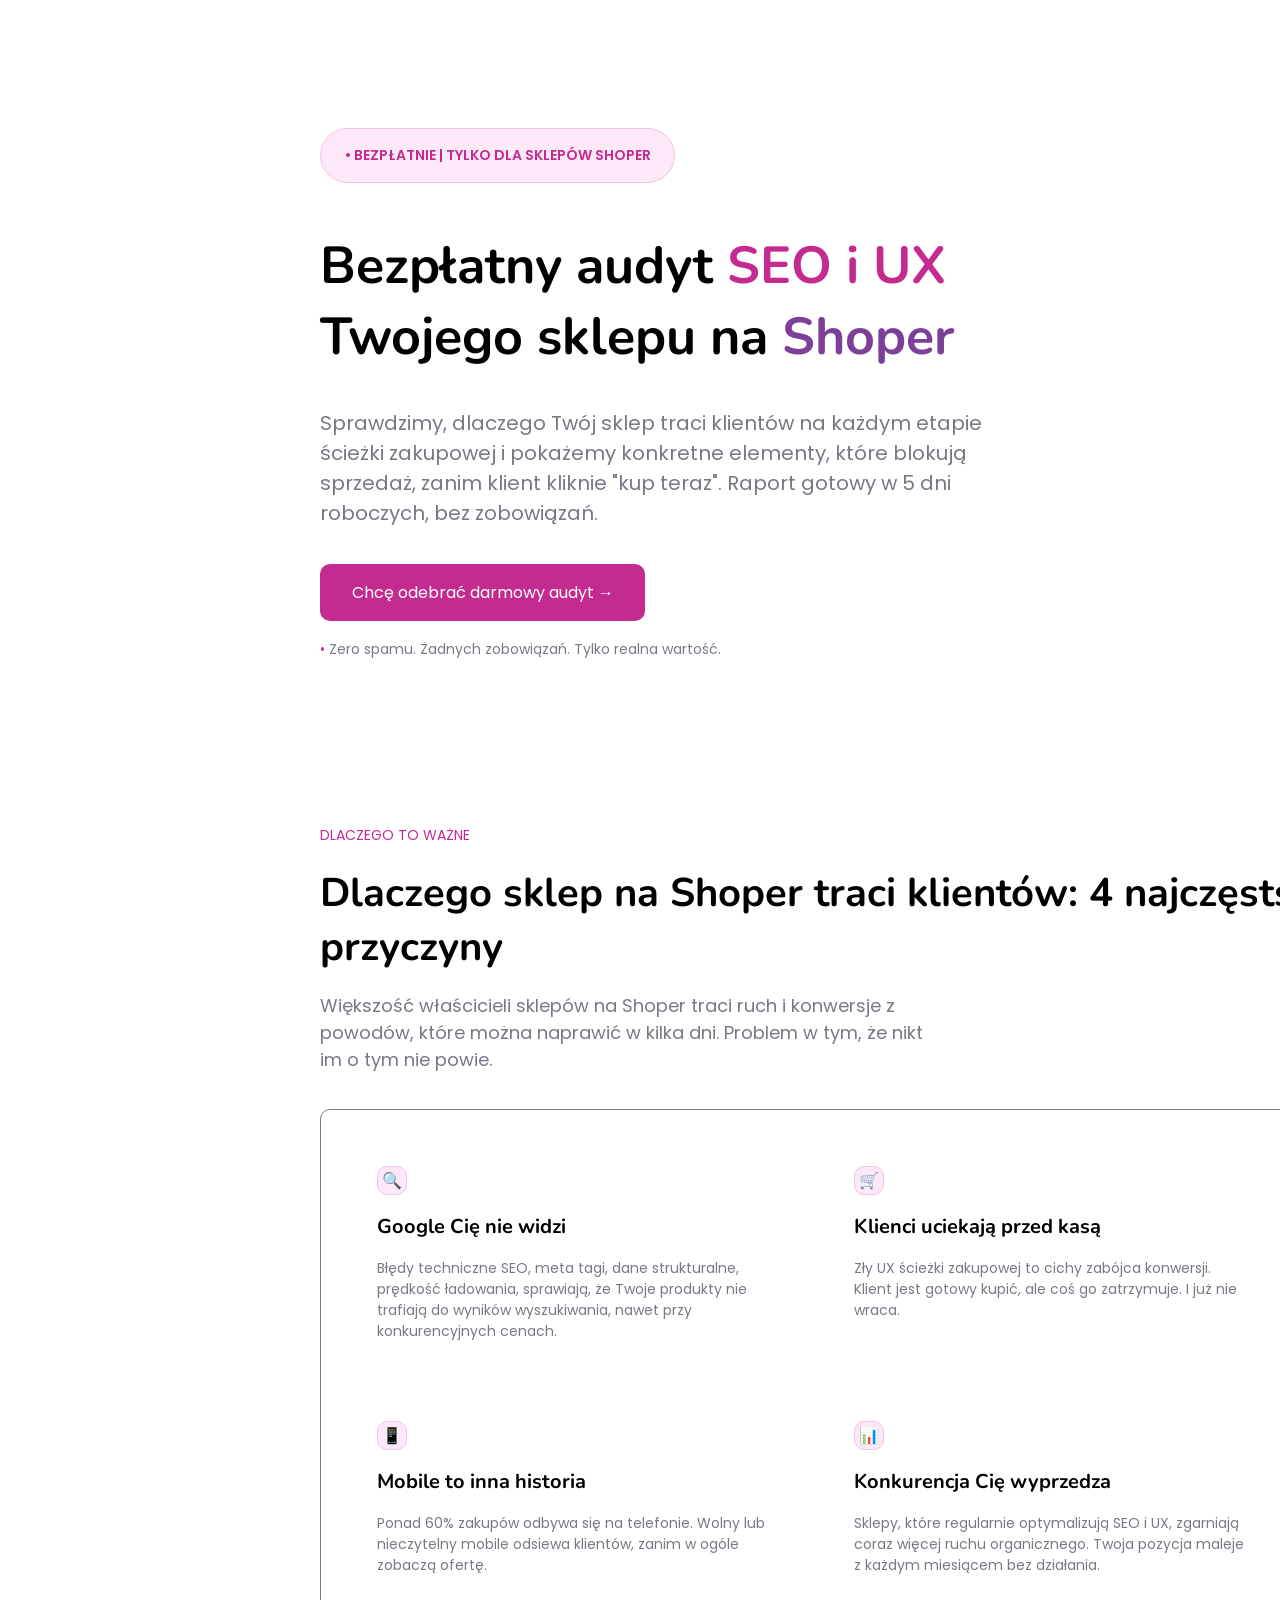
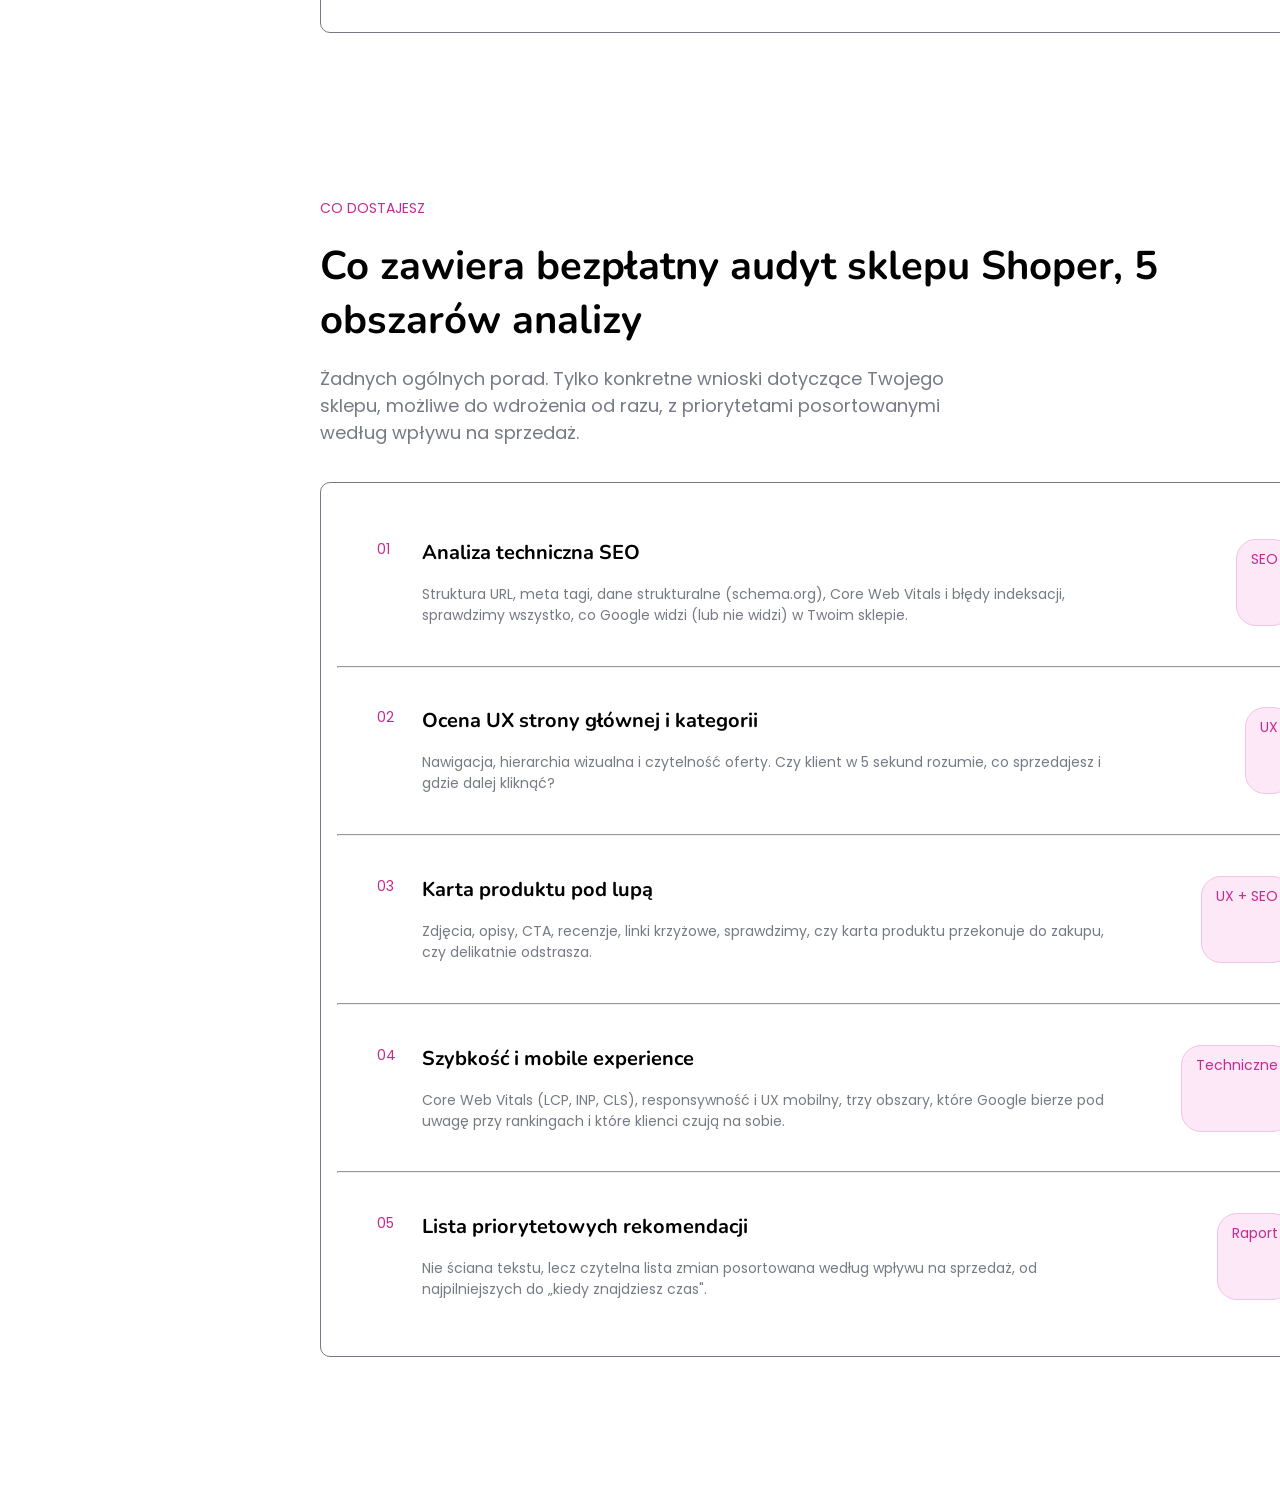
==== index.html @ ca1a4868 "3rd part done" ====
<!DOCTYPE html>
<html lang="pl">
<head>
    <meta charset="UTF-8">
    <meta name="description" content="Bezpłatny audyt SEO i UX dla Twojego sklepu Shoper">
    <meta name="viewport" content="width=device-width, initial-scale=1.0">
    <link href='https://fonts.googleapis.com/css?family=Nunito' rel='stylesheet'>
    <link href='https://fonts.googleapis.com/css?family=Poppins' rel='stylesheet'>
    <title>DARMOWY AUDYT SEO I UX SHOPER</title>
    <link rel="stylesheet" href="style.css">
</head>
<body>
    <main class="mainSEO">
        <div class="first">
            <div id="miniDesc">
                <p class="smallP">&bull; BEZPŁATNIE | TYLKO DLA SKLEPÓW SHOPER</p>
            </div>
            <h1>Bezpłatny audyt <span class="pinkish">SEO i UX</span>  <br> Twojego sklepu na <span class="purplish">Shoper</span></h1>
            <br><br>
            <span class="normalText">
                <p>Sprawdzimy, dlaczego Twój sklep traci klientów na każdym etapie <br> 
            ścieżki zakupowej i pokażemy konkretne elementy, które blokują <br> 
            sprzedaż, zanim klient kliknie "kup teraz". Raport gotowy w 5 dni <br>
            roboczych, bez zobowiązań.</p>
                </span>
            <br><br>
            <div class="buttonThing">
                <a href="audyt.html">Chcę odebrać darmowy audyt &#x2192;</a>
            </div>
            <br>
            <p class="smallP">
                <span class="pinkish">&bull;</span> <span class="normalText">Zero spamu. Żadnych zobowiązań. Tylko realna wartość.</span>
            </p>
        </div>

        <div class="important">
            <p>
                <span class="smallP">
                    <span class="pinkish">DLACZEGO TO WAŻNE</span>
                </span>
            </p>
            <br>
            <h2>Dlaczego sklep na Shoper traci klientów: 4 najczęstsze 
                <br>przyczyny
            </h2>
            <br>
            <p class="smallerText">Większość właścicieli sklepów na Shoper traci ruch i konwersje z 
                <br>powodów, które można naprawić w kilka dni. Problem w tym, że nikt 
                <br>im o tym nie powie.
            </p>
            <br><br>
            <div class="impDesc">

                <div class="descBlock">
                    <div class="squareEmoji">
                        🔍
                    </div>
                    <br>
                    <h3>Google Cię nie widzi</h3>
                    <br>
                    <p class="smallerText14">
                        Błędy techniczne SEO, meta tagi, dane strukturalne, 
                        <br>prędkość ładowania, sprawiają, że Twoje produkty nie 
                        <br>trafiają do wyników wyszukiwania, nawet przy 
                        <br>konkurencyjnych cenach.
                    </p>
                </div>
                
                <div class="descBlock">
                    <div class="squareEmoji">
                        🛒
                    </div>
                    <br>
                    <h3>Klienci uciekają przed kasą</h3>
                    <br>
                    <p class="smallerText14">
                        Zły UX ścieżki zakupowej to cichy zabójca konwersji.
                        <br>Klient jest gotowy kupić, ale coś go zatrzymuje. I już nie wraca.
                    </p>
                </div>
                <div class="descBlock">
                    <div class="squareEmoji">
                        📱
                    </div>
                    <br>
                    <h3>Mobile to inna historia</h3>
                    <br>
                    <p class="smallerText14">
                        Ponad 60% zakupów odbywa się na telefonie. Wolny lub 
                        <br>nieczytelny mobile odsiewa klientów, zanim w ogóle 
                        <br>zobaczą ofertę.
                    </p>
                </div>
                
                <div class="descBlock">
                    <div class="squareEmoji">
                        📊
                    </div>
                    <br>
                    <h3>Konkurencja Cię wyprzedza</h3>
                    <br>
                    <p class="smallerText14">
                        Sklepy, które regularnie optymalizują SEO i UX, zgarniają 
                        <br>coraz więcej ruchu organicznego. Twoja pozycja maleje 
                        <br>z każdym miesiącem bez działania.
                    </p>
                </div>

            </div>
        </div>

        <div class="audit">
            <p>
                <span class="smallP">
                    <span class="pinkish">CO DOSTAJESZ</span>
                </span>
            </p>
            <br>
            <h2>Co zawiera bezpłatny audyt sklepu Shoper, 5 
                <br>obszarów analizy
            </h2>
            <br>
            <p class="smallerText">
                Żadnych ogólnych porad. Tylko konkretne wnioski dotyczące Twojego 
                <br>sklepu, możliwe do wdrożenia od razu, z priorytetami posortowanymi
                <br> według wpływu na sprzedaż.
            </p>
            <br><br>
            <div class="auditDesc">
                <div class="aDescBlock">
                    <div class="floatyNum">
                        <p class="smallP">
                            <span class="pinkish">01</span>
                        </p>
                    </div>
                    <div class="audText">
                        <h3>Analiza techniczna SEO</h3>
                        <br>
                        <p class="smallerText14">
                            Struktura URL, meta tagi, dane strukturalne (schema.org), Core Web Vitals i błędy indeksacji, sprawdzimy 
                            wszystko, co Google widzi (lub nie widzi) w Twoim sklepie.
                        </p>
                    </div>
                    <div class="audMiniDesc">
                        <p class="smallP">SEO</p>
                    </div>
                </div>
                <hr>
                <div class="aDescBlock">
                    <div class="floatyNum">
                        <p class="smallP">
                            <span class="pinkish">02</span>
                        </p>
                    </div>
                    <div class="audText">
                        <h3>Ocena UX strony głównej i kategorii</h3>
                        <br>
                        <p class="smallerText14">
                            Nawigacja, hierarchia wizualna i czytelność oferty. Czy klient w 5 sekund rozumie,
                            co sprzedajesz i gdzie dalej kliknąć?
                        </p>
                    </div>
                    <div class="audMiniDesc">
                        <p class="smallP">UX</p>
                    </div>       
                </div>
                <hr>
                <div class="aDescBlock">
                    <div class="floatyNum">
                        <p class="smallP">
                            <span class="pinkish">03</span>
                        </p>
                    </div>
                    <div class="audText">
                        <h3>Karta produktu pod lupą</h3>
                        <br>
                        <p class="smallerText14">
                            Zdjęcia, opisy, CTA, recenzje, linki krzyżowe, sprawdzimy, 
                            czy karta produktu przekonuje do zakupu, czy delikatnie odstrasza.
                        </p>
                    </div>
                    <div class="audMiniDesc">
                        <p class="smallP">UX + SEO</p>
                    </div>       
                </div>
                <hr>
                <div class="aDescBlock">
                    <div class="floatyNum">
                        <p class="smallP">
                            <span class="pinkish">04</span>
                        </p>
                    </div>
                    <div class="audText">
                        <h3>Szybkość i mobile experience</h3>
                        <br>
                        <p class="smallerText14">
                            Core Web Vitals (LCP, INP, CLS), responsywność i UX mobilny, trzy obszary, 
                            które Google bierze pod uwagę przy rankingach i które klienci czują na sobie.
                        </p>
                    </div>
                    <div class="audMiniDesc">
                        <p class="smallP">Techniczne</p>
                    </div>       
                </div>
                <hr>
                <div class="aDescBlock">
                    <div class="floatyNum">
                        <p class="smallP">
                            <span class="pinkish">05</span>
                        </p>
                    </div>
                    <div class="audText">
                        <h3>Lista priorytetowych rekomendacji</h3>
                        <br>
                        <p class="smallerText14">
                            Nie ściana tekstu, lecz czytelna lista zmian posortowana według wpływu na sprzedaż, 
                            od najpilniejszych do „kiedy znajdziesz czas".
                        </p>
                    </div>
                    <div class="audMiniDesc">
                        <p class="smallP">Raport</p>
                    </div>       
                </div>
            </div>
        </div>

        <div class="data">
            <div class="dataIn1">

            </div>
            
            <div class="dataIn2">

            </div>

            <div class="dataIn1">
                
            </div>

            <div class="dataIn2"></div>
        </div>

        <div class="contactMini">

        </div>

        <div class="howTo">
            <div class="howToSmall">

            </div>

            <div class="howToSmall">

            </div>

            <div class="howToSmall">

            </div>
        </div>

        <div class="audyt">
            <div class="audytDesc">

            </div>

            <div class="audytForm">

            </div>
        </div>

        <div class="about">
            <div class="aboutSmall">

            </div>

            <div class="aboutSmall">

            </div>

            <div class="aboutSmall">

            </div>
        </div>

        <div class="faq">
            <div class="faqList">

            </div>
        </div>

        <div class="footRedir">

        </div>
    </main>
</body>
</html>
---- style.css ----
* {
    margin: 0;
    padding: 0;
    box-sizing: border-box;
}
body {
    max-width: 1920px;
    overflow-x: hidden;
}
.mainSEO {
    margin: auto;
    padding: 10% 25%;
    width: max-content;
}
.first, .important {
    padding-bottom: 10%;
}
#miniDesc {
    font-size: 10px;
    font-weight: 550;
    color: #c42b91;
    border: #efc5e1 1px solid;
    background-color: #FCE8F6;
    border-radius: 30px;
    padding-left: 1.5%;
    padding-right: 1.5%;
    padding-bottom: 1%;
    padding-top: 1%;
    width: max-content;
    margin-bottom: 3%;
}
.squareEmoji {
    color: #c42b91;
    border: #efc5e1 1px solid;
    background-color: #FCE8F6;
    border-radius: 10px;
    padding: 1%;
    width: max-content;
}
h1, h2, h3, h4, h5, h6 {
    font-family: 'Nunito';
    font-weight: bold;
}
h1 {
    font-size: 52px;
}
h2 {
    font-size: 40px;
}
h3 {
    font-size: 20px;
}
p {
    font-family: 'Poppins';
    font-size: 20px;
}
a {
    text-decoration: none;
    color: white;
    font-family: 'Poppins';
}
.normalText {
    color: #777A85;
}
.smallerText {
    color: #777A85;
    font-size: 18px;
}
.smallerText14 {
    color: #777A85;
    font-size: 14px;
}
.smallP {
    font-family: 'Poppins';
    font-size: 14px;
}
.pinkish {
    color: #C42B91;
}
.purplish {
    color: #7C4099;
}
.buttonThing {
    color: white;
    background-color: #c42b91;
    border-radius: 10px;
    width: max-content;
    padding: 1% 2%;
}
.impDesc, .auditDesc {
    border: #777A85 1px solid;
    border-radius: 10px;
    padding: 1%;
    max-width: 65%;
    display: flex;
    flex-wrap: wrap;
}
.auditDesc {
    flex-direction: column;
}
.descBlock {
    margin: 4%;
    flex: 0 0 40%;
}
.aDescBlock {
    margin: 4%;
    flex: 0 0 1;
    display: flex;
    flex-wrap: wrap;
}
.floatyNum {
    flex: 0 0 5%;
}
.audText {
    flex: 0 0 75%;
    max-width: fit-content;
}
.audMiniDesc {
    color: #c42b91;
    border: #efc5e1 1px solid;
    border-radius: 20px;
    background-color: #FCE8F6;
    padding-left: 1.5%;
    padding-right: 1.5%;
    padding-top: 1%;
    padding-bottom: 1%;
    flex: 0 0 20%;
    margin-left: auto;
    max-height: fit-content;
    max-width: fit-content;
}
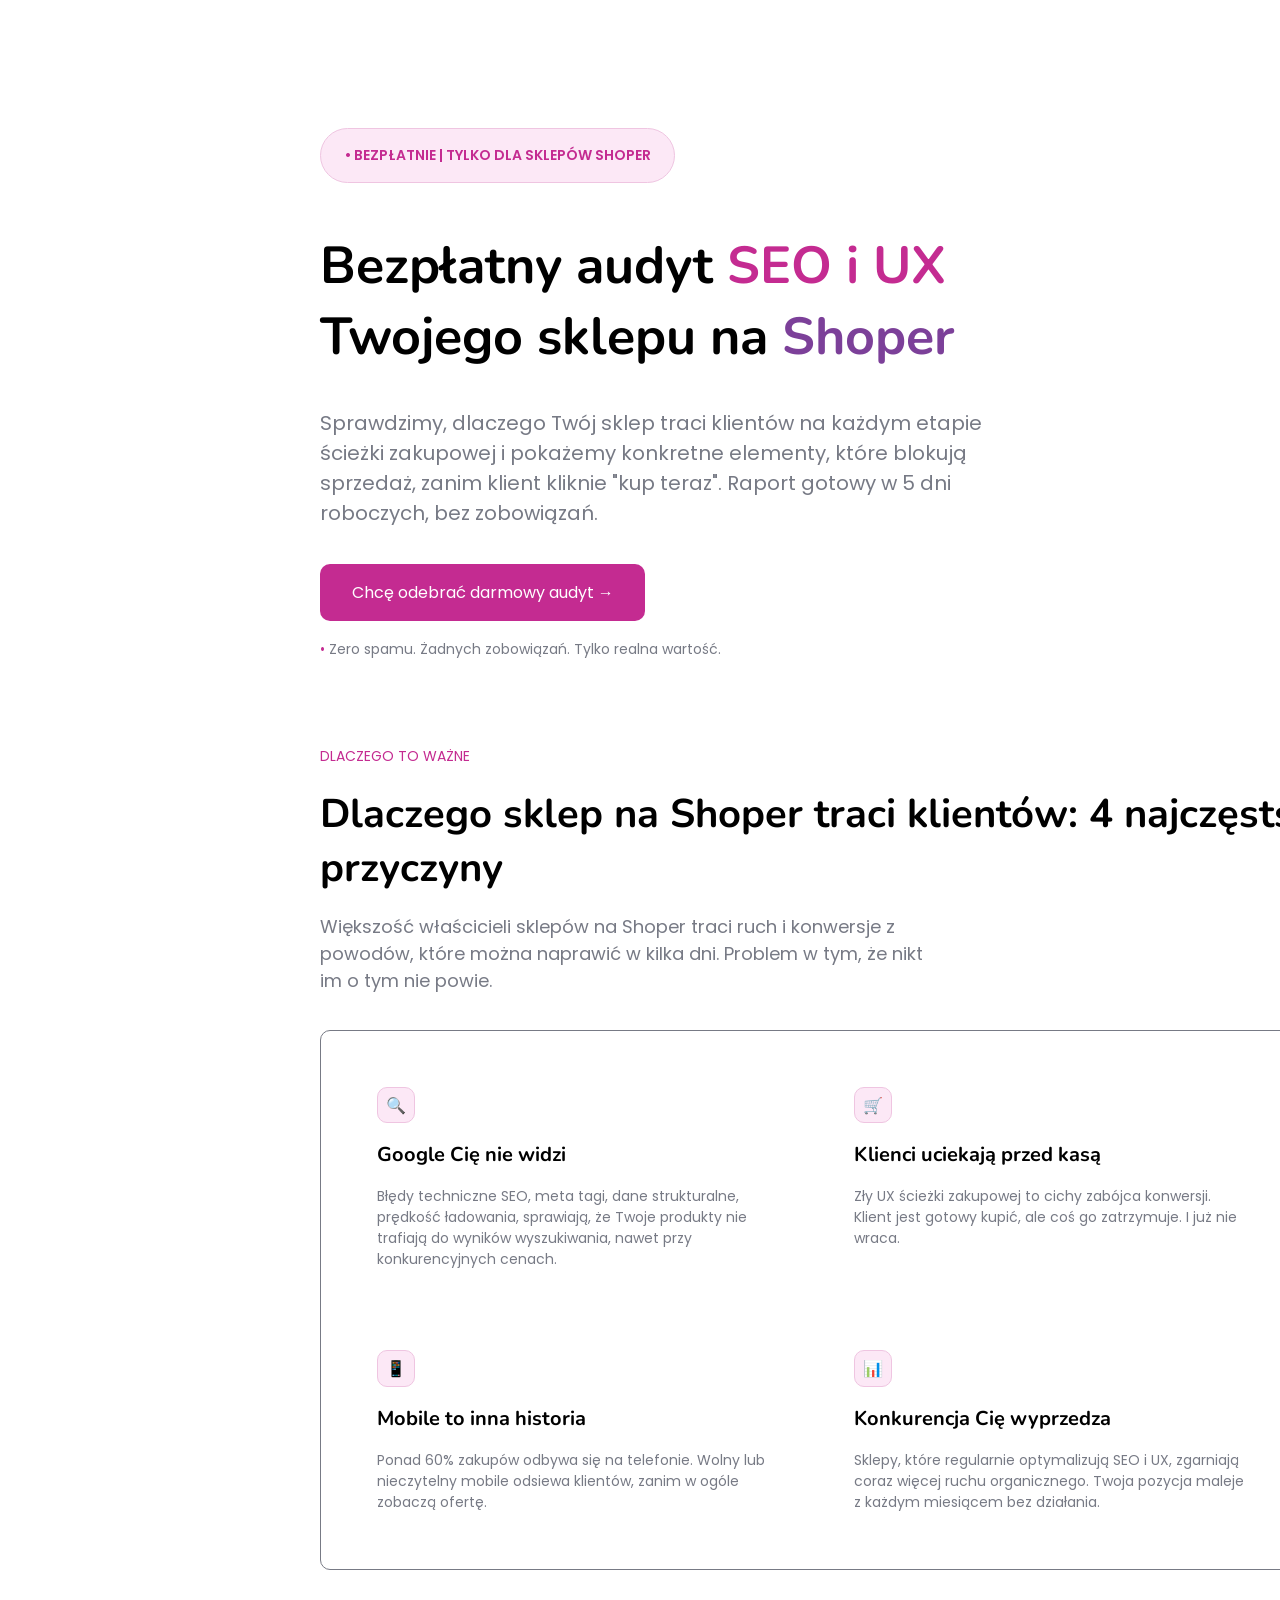
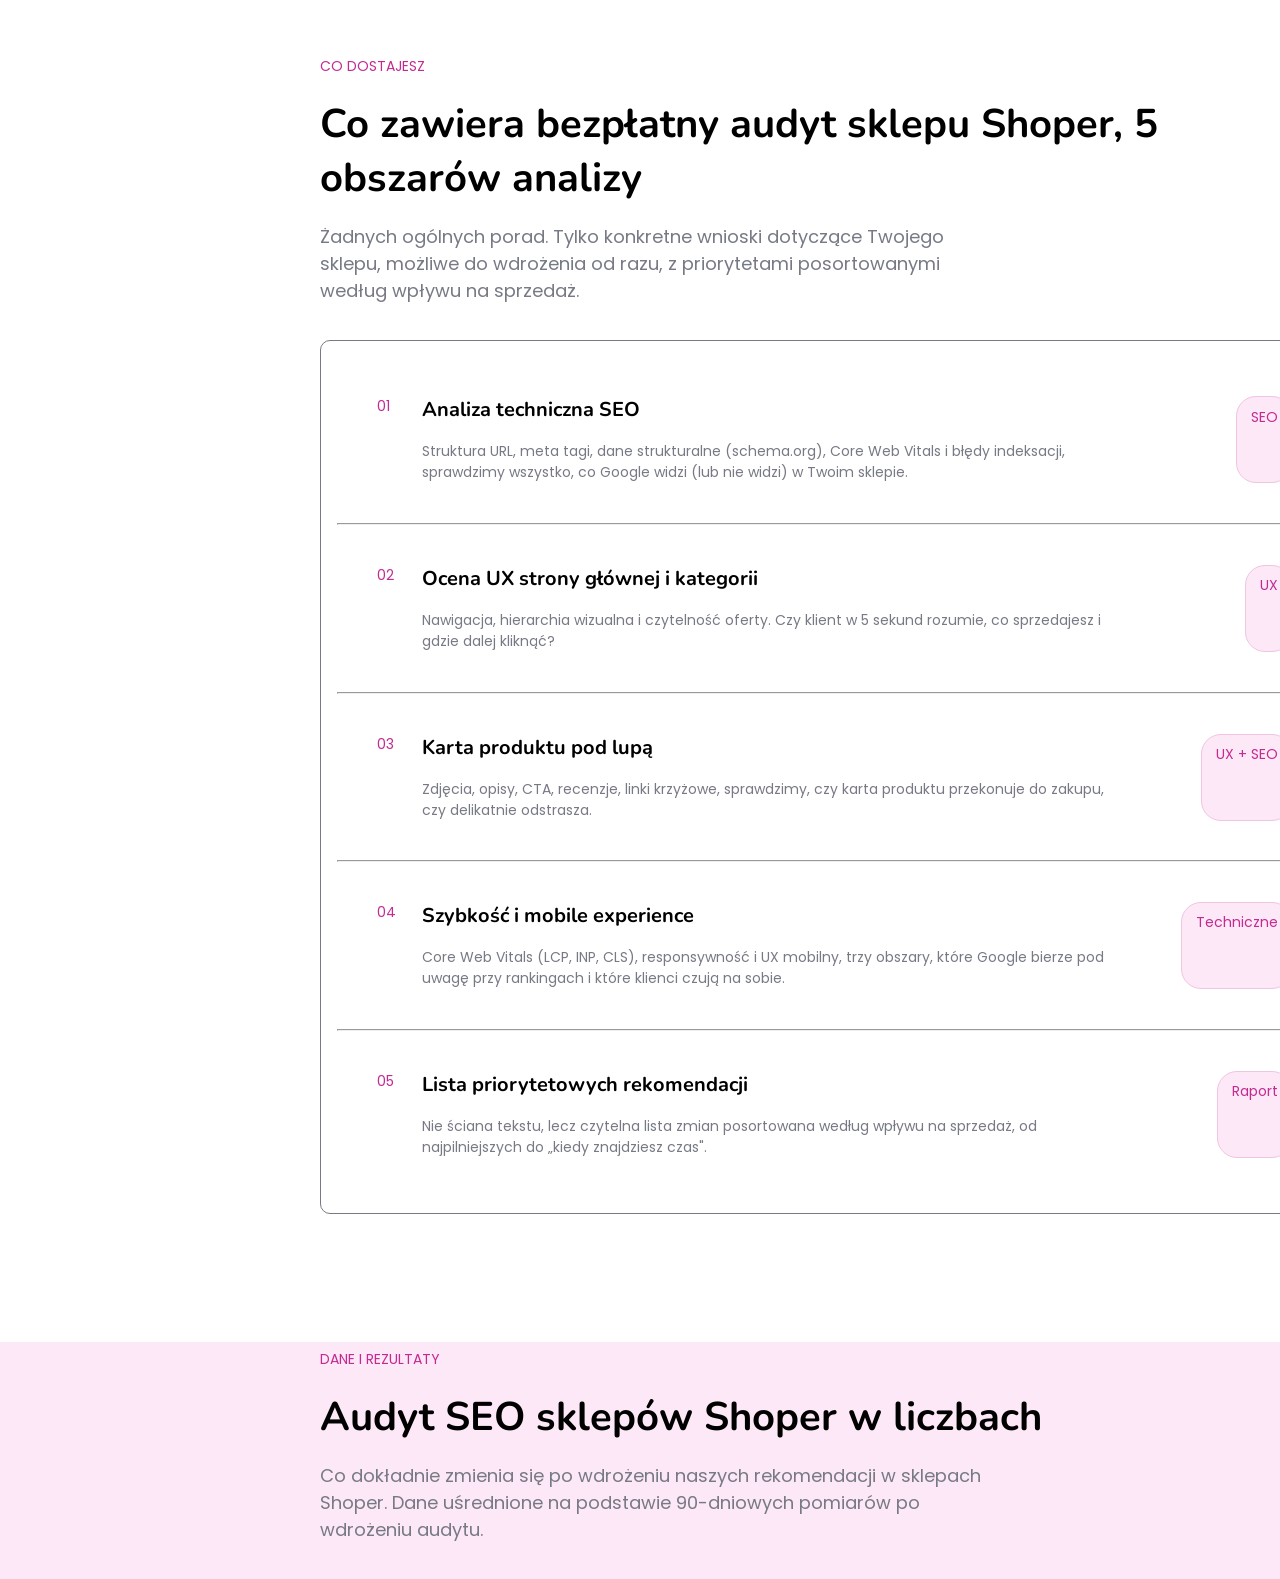
==== commit ac95c12e: "4th part started" ====
--- a/index.html
+++ b/index.html
@@ -10,7 +10,7 @@
     <link rel="stylesheet" href="style.css">
 </head>
 <body>
-    <main class="mainSEO">
+    <div class="mainSEO">
         <div class="first">
             <div id="miniDesc">
                 <p class="smallP">&bull; BEZPŁATNIE | TYLKO DLA SKLEPÓW SHOPER</p>
@@ -223,23 +223,39 @@
                 </div>
             </div>
         </div>
-
-        <div class="data">
-            <div class="dataIn1">
+    </div>
+    <div class="pinkSEO">
+        <div class="stats">
+            <p>
+                <span class="smallP">
+                    <span class="pinkish">DANE I REZULTATY</span>
+                </span>
+            </p>
+            <br>
+            <h2>Audyt SEO sklepów Shoper w liczbach</h2>
+            <br>
+            <p class="smallerText">
+                Co dokładnie zmienia się po wdrożeniu naszych rekomendacji w sklepach 
+                <br>Shoper. Dane uśrednione na podstawie 90-dniowych pomiarów po 
+                <br>wdrożeniu audytu.
+            </p>
+            <br><br>
+            <div class="statsIn">
 
             </div>
             
-            <div class="dataIn2">
-
-            </div>
-
-            <div class="dataIn1">
+            <div class="statsIn">
+
+            </div>
+
+            <div class="statsIn">
                 
             </div>
 
-            <div class="dataIn2"></div>
-        </div>
-
+            <div class="statsIn"></div>
+        </div>
+    </div>
+    <div class="mainSeo">
         <div class="contactMini">
 
         </div>
@@ -258,12 +274,12 @@
             </div>
         </div>
 
-        <div class="audyt">
-            <div class="audytDesc">
-
-            </div>
-
-            <div class="audytForm">
+        <div class="auditGet">
+            <div class="auditGDesc">
+
+            </div>
+
+            <div class="auditGForm">
 
             </div>
         </div>
@@ -287,10 +303,11 @@
 
             </div>
         </div>
-
-        <div class="footRedir">
-
-        </div>
+    </div>
+
+    <div class="footRedir">
+
+    </div>
     </main>
 </body>
 </html>
--- a/style.css
+++ b/style.css
@@ -8,12 +8,16 @@
     overflow-x: hidden;
 }
 .mainSEO {
-    margin: auto;
-    padding: 10% 25%;
+    margin-top: 10%;
+    margin-left: auto;
+    margin-right: auto;
+    padding-left: 25%;
+    padding-right: 25%;
     width: max-content;
 }
-.first, .important {
-    padding-bottom: 10%;
+.first, .important, .audit {
+    margin-top: 5%;
+    margin-bottom: 5%;
 }
 #miniDesc {
     font-size: 10px;
@@ -34,7 +38,7 @@
     border: #efc5e1 1px solid;
     background-color: #FCE8F6;
     border-radius: 10px;
-    padding: 1%;
+    padding: 2%;
     width: max-content;
 }
 h1, h2, h3, h4, h5, h6 {
@@ -129,5 +133,15 @@
     max-height: fit-content;
     max-width: fit-content;
 }
+.pinkSEO {
+    margin-top: 10%;
+    margin-left: auto;
+    margin-right: auto;
+    padding-left: 25%;
+    padding-right: 25%;
+    width: 1920px;
+    background-color: #FCE8F6;
+}
 
 
+
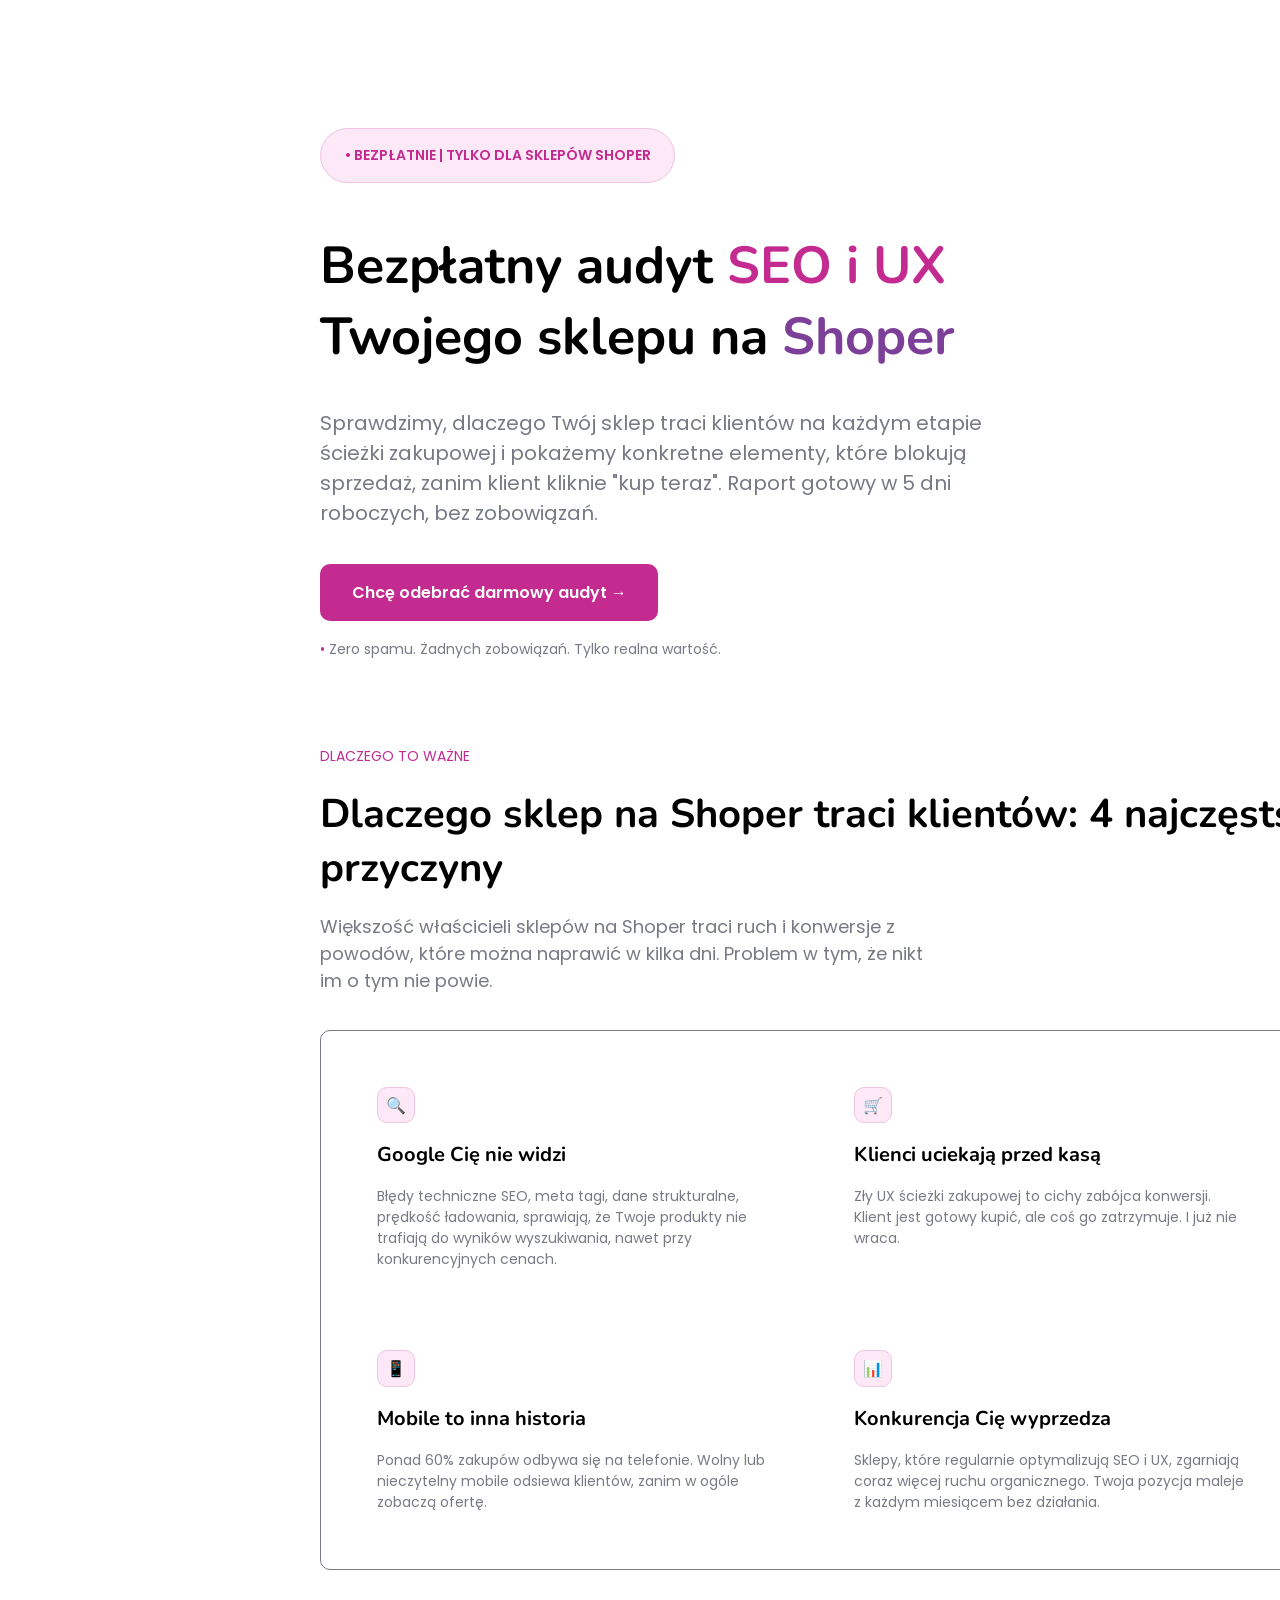
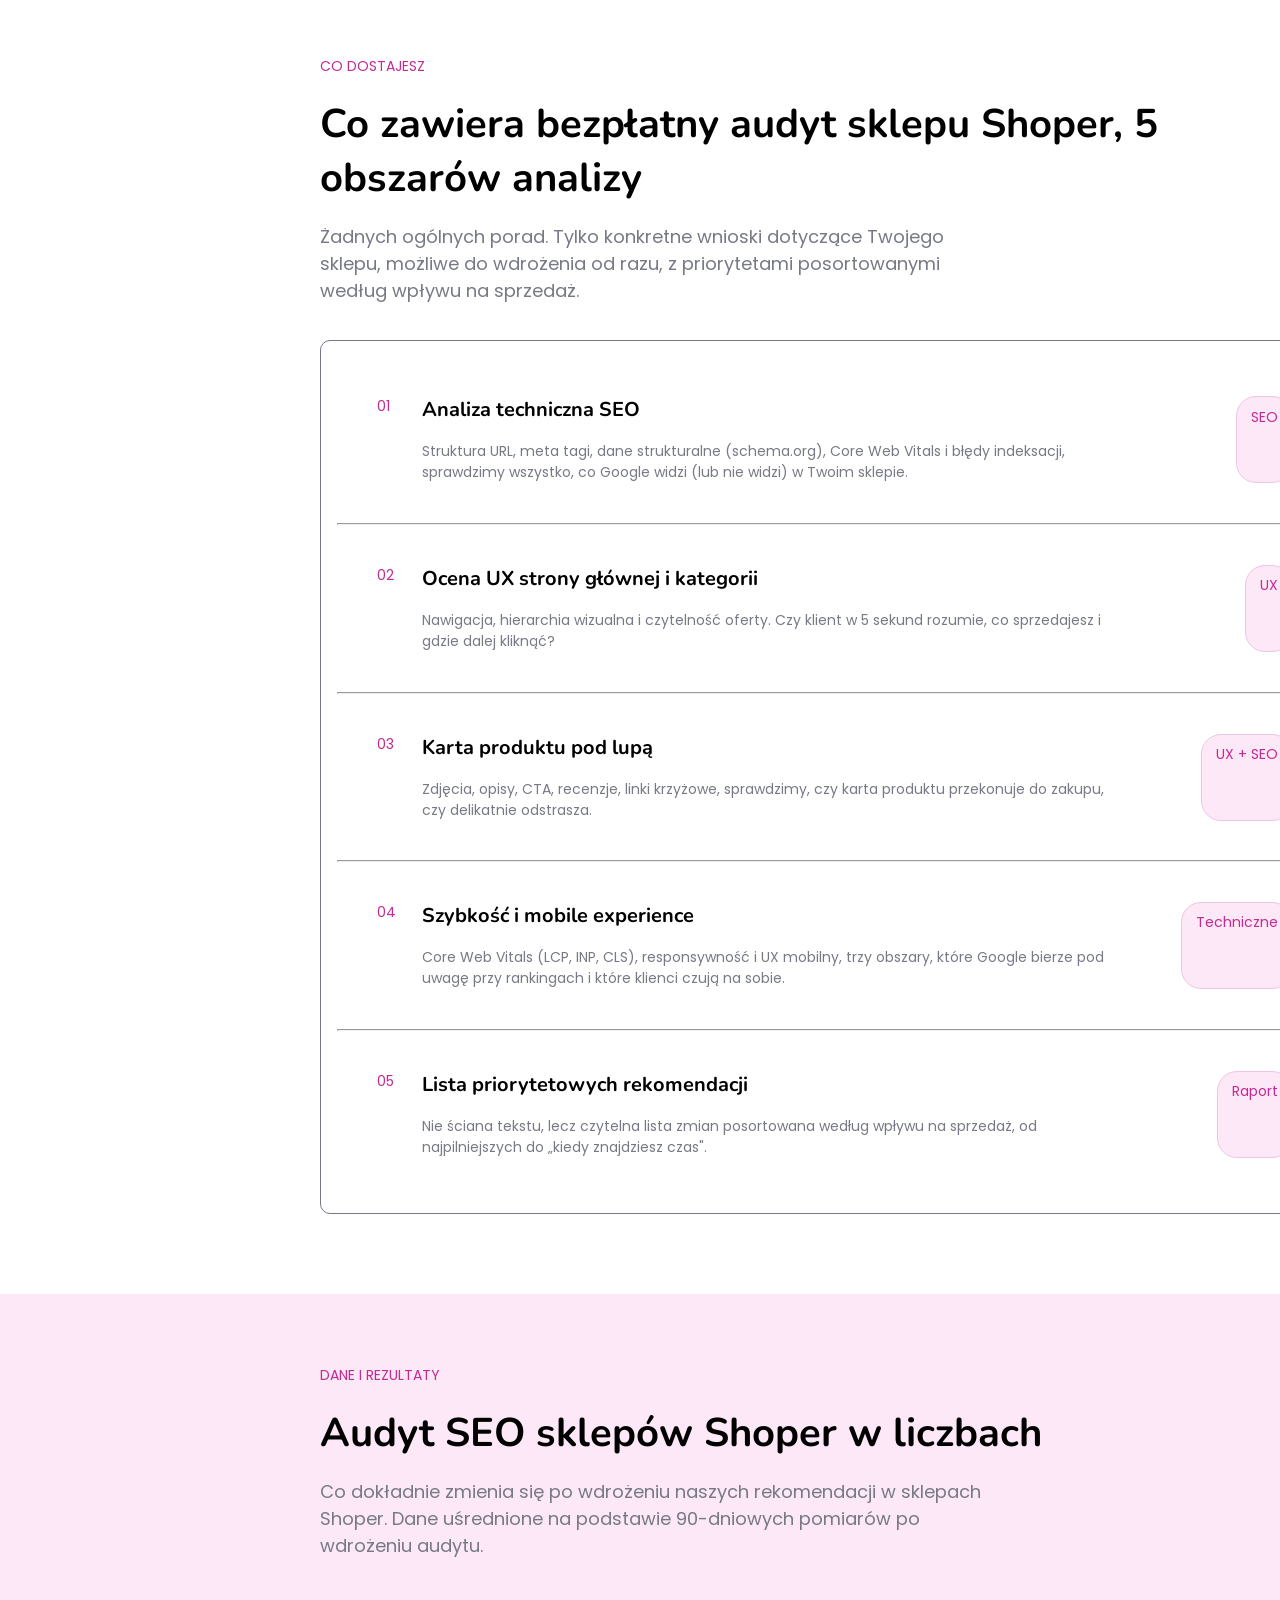
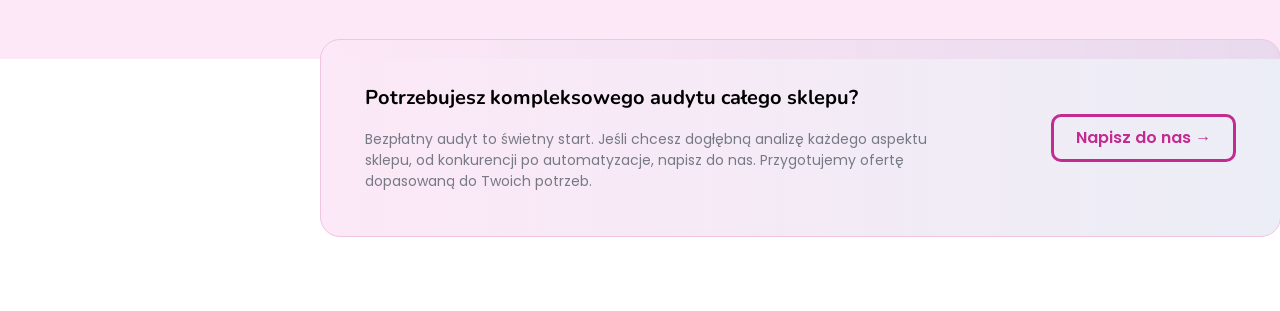
==== commit b9c02631: "whoaaa we're halfway there" ====
--- a/index.html
+++ b/index.html
@@ -255,14 +255,32 @@
             <div class="statsIn"></div>
         </div>
     </div>
-    <div class="mainSeo">
-        <div class="contactMini">
-
+    <div class="mainSEO">
+        
+        <div class="contact">
+            <div class="miniCT">
+                <div class="txtBlock">
+                    <h3>Potrzebujesz kompleksowego audytu całego sklepu?</h3>
+                    <br>
+                    <p class="smallerText14">
+                        Bezpłatny audyt to świetny start. Jeśli chcesz dogłębną analizę każdego 
+                        aspektu sklepu, od konkurencji po automatyzacje, napisz do nas. 
+                        Przygotujemy ofertę dopasowaną do Twoich potrzeb.
+                    </p>
+                </div>
+                <div class="btnThingOutline">
+                    <a href="audyt.html">
+                        <span class="pinkish">
+                            Napisz do nas &#x2192;
+                        </span>
+                    </a>
+                </div> 
+            </div>
         </div>
 
         <div class="howTo">
             <div class="howToSmall">
-
+                
             </div>
 
             <div class="howToSmall">
--- a/style.css
+++ b/style.css
@@ -17,6 +17,10 @@
 }
 .first, .important, .audit {
     margin-top: 5%;
+    margin-bottom: 5%;
+}
+.contact {
+    margin-top: -10%;
     margin-bottom: 5%;
 }
 #miniDesc {
@@ -61,6 +65,7 @@
 a {
     text-decoration: none;
     color: white;
+    font-weight: 600;
     font-family: 'Poppins';
 }
 .normalText {
@@ -134,7 +139,9 @@
     max-width: fit-content;
 }
 .pinkSEO {
-    margin-top: 10%;
+    margin-top: 5%;
+    padding-top: 5%;
+    padding-bottom: 5%;
     margin-left: auto;
     margin-right: auto;
     padding-left: 25%;
@@ -142,6 +149,31 @@
     width: 1920px;
     background-color: #FCE8F6;
 }
+.miniCT {
+    border: #efc5e1 1px solid;
+    display: flex;
+    flex-wrap: wrap;
+    max-width: 65%;
+    border-radius: 20px;
+    padding: 3%;
+    background-image: linear-gradient(to right, #FCE8F6 , rgba(65, 86, 167, 0.1));
+}
+.btnThingOutline {
+    border: #c42b91 3px solid;
+    border-radius: 10px;
+    padding: 1%;
+    flex: 0 0 30%;
+    max-width: fit-content;
+    max-height: fit-content;
+    padding: 1% 2.5%;
+    margin-left: auto;
+    margin-top: auto;
+    margin-bottom: auto;
+}
+.txtBlock {
+    flex: 0 0 70%;
+    max-width: fit-content;
+}
 
 
 
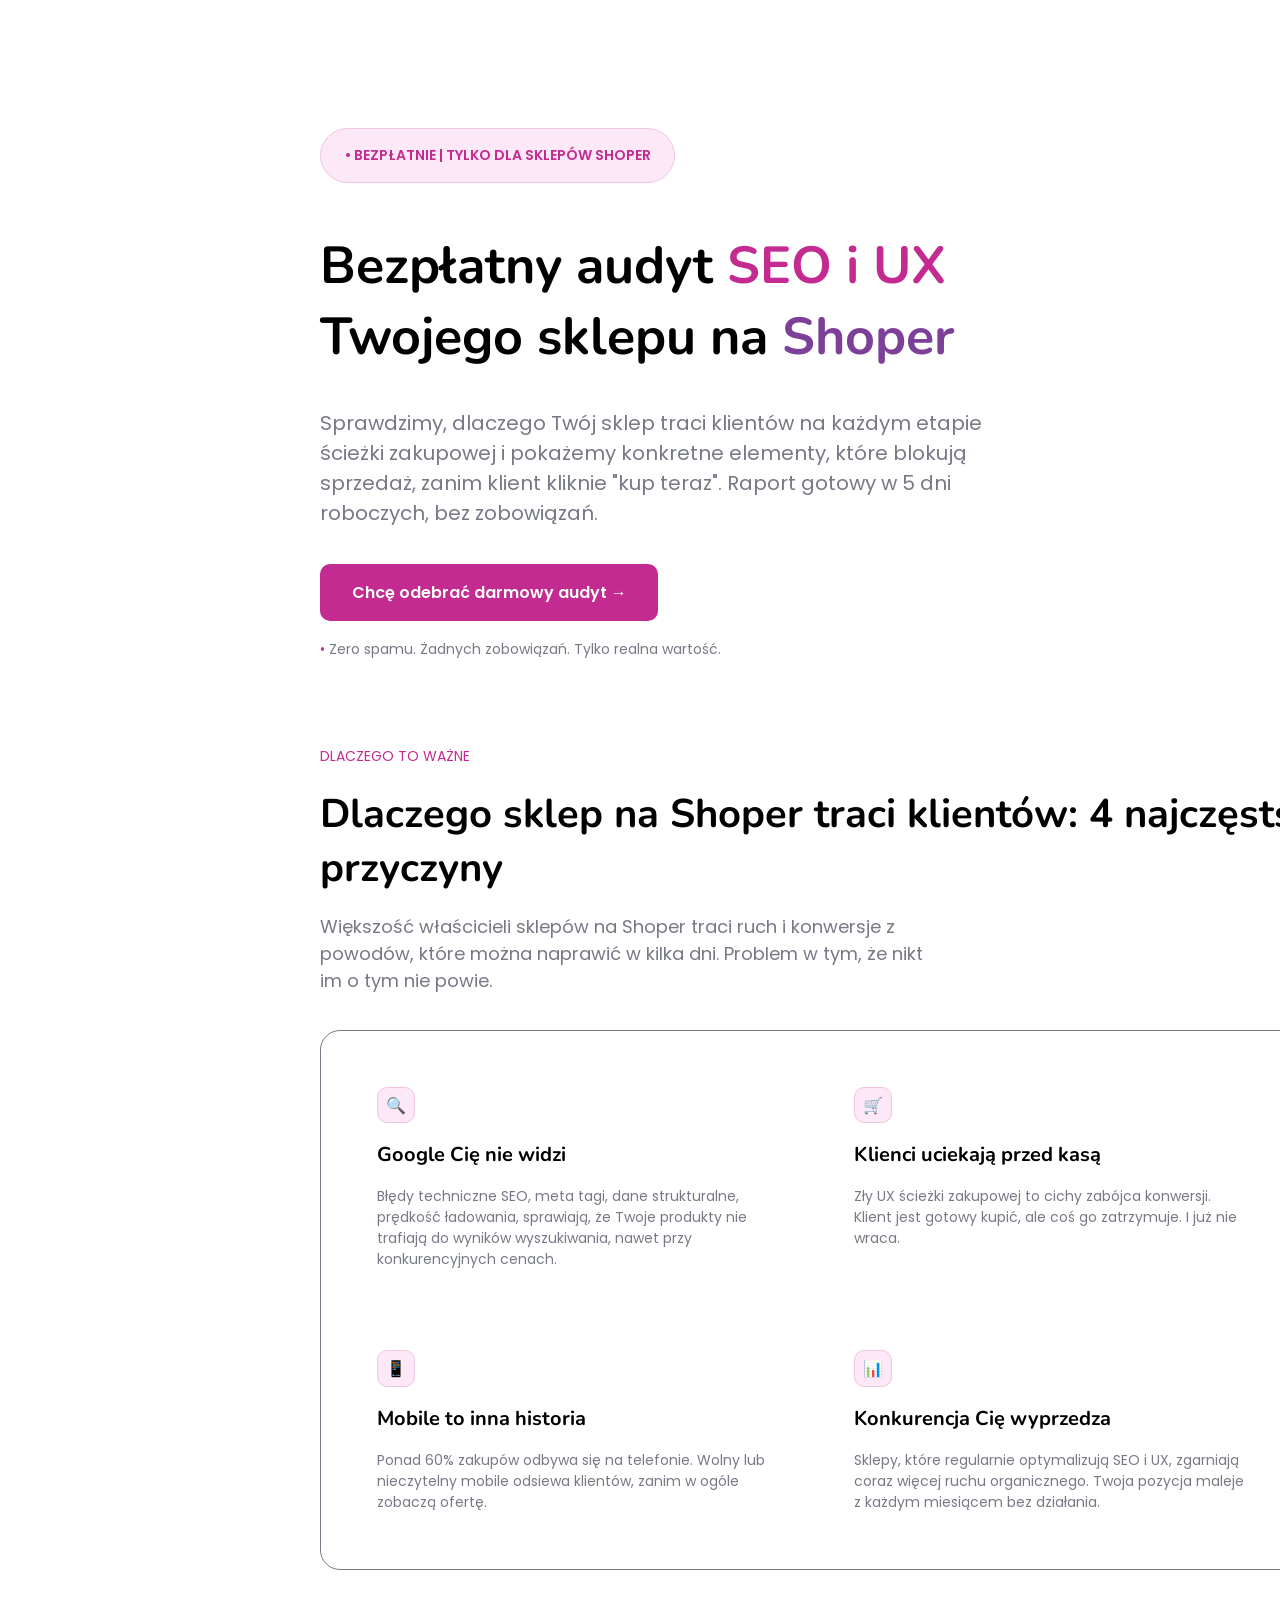
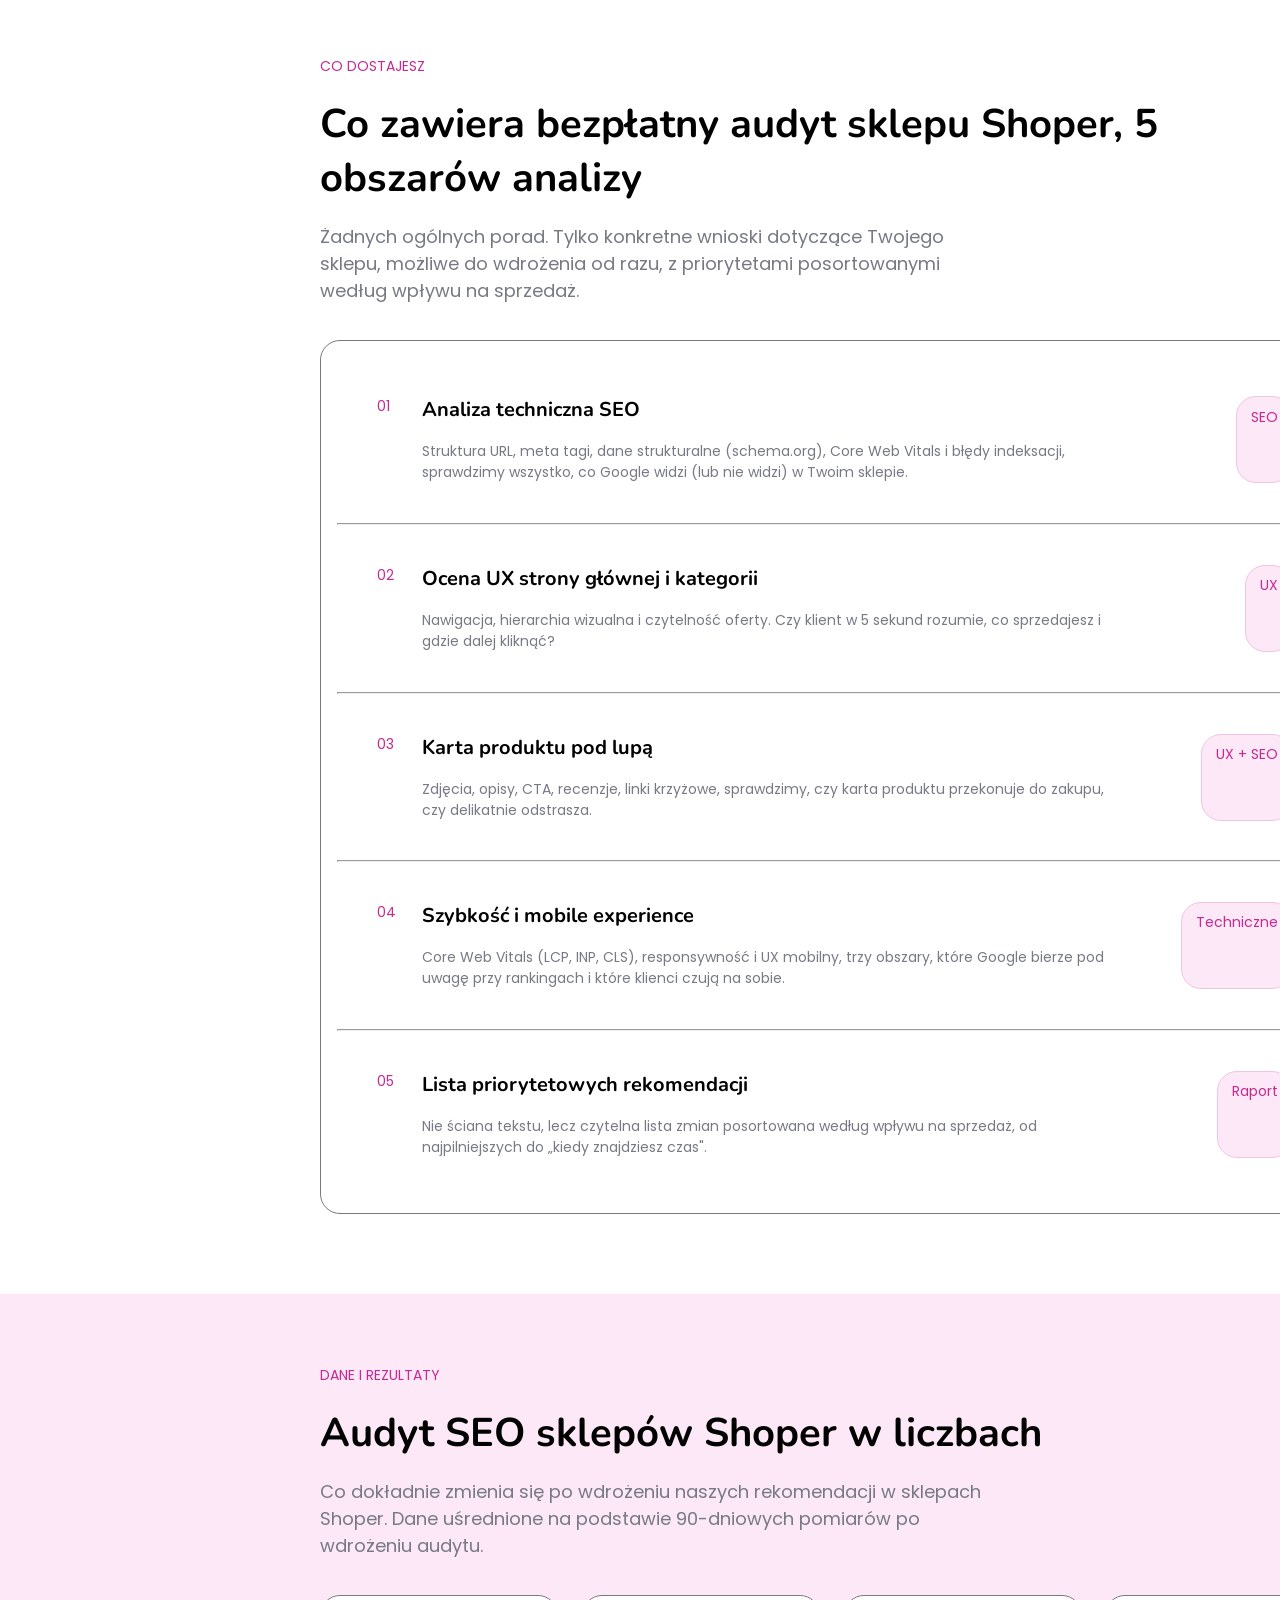
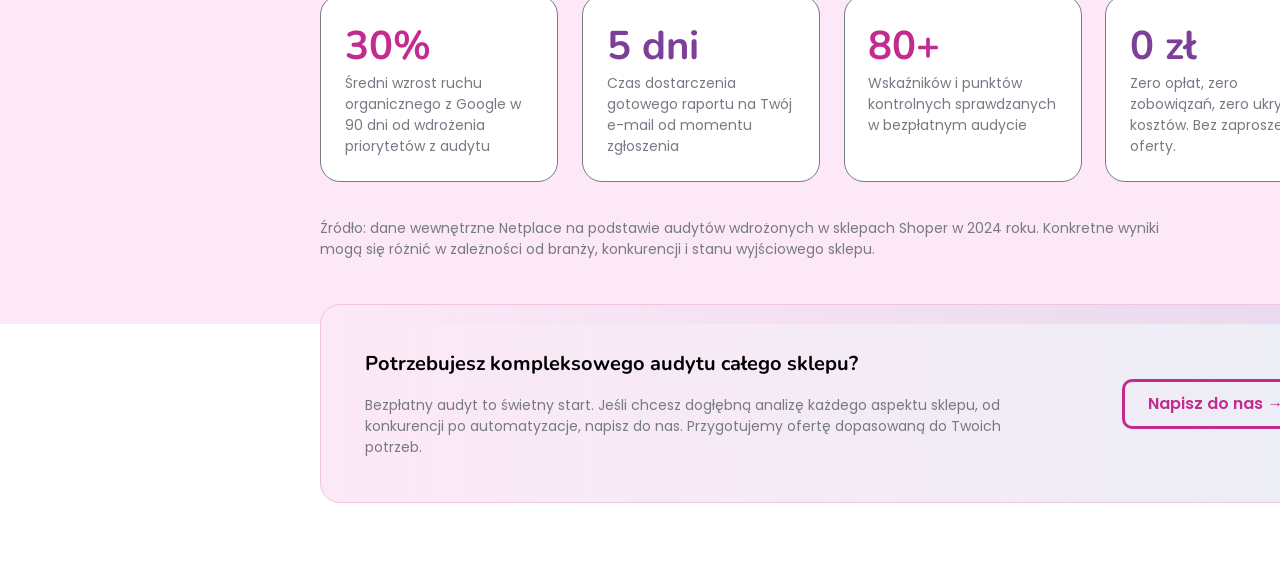
==== commit 82d6ae04: "pink part done" ====
--- a/index.html
+++ b/index.html
@@ -240,19 +240,57 @@
                 <br>wdrożeniu audytu.
             </p>
             <br><br>
-            <div class="statsIn">
-
-            </div>
-            
-            <div class="statsIn">
-
-            </div>
-
-            <div class="statsIn">
-                
-            </div>
-
-            <div class="statsIn"></div>
+            <div class="statsFlex">
+                <div class="statsIn">
+                    <h2>
+                        <span class="pinkish">30%</span>
+                    </h2>
+                    <p class="smallerText14">
+                        Średni wzrost ruchu 
+                        organicznego z Google w 
+                        90 dni od wdrożenia 
+                        priorytetów z audytu
+                    </p>
+                </div>
+                <br>
+                <div class="statsIn">
+                    <h2>
+                        <span class="purplish">5 dni</span>
+                    </h2>
+                    <p class="smallerText14">
+                        Czas dostarczenia 
+                        gotowego raportu na 
+                        Twój e-mail od momentu zgłoszenia
+                    </p>
+                </div>
+                <br>
+                <div class="statsIn">
+                    <h2>
+                        <span class="pinkish">80+</span>
+                    </h2>
+                    <p class="smallerText14">
+                        Wskaźników i punktów 
+                        kontrolnych sprawdzanych w 
+                        bezpłatnym audycie
+                    </p>
+                </div>
+                <br>
+                <div class="statsIn">
+                    <h2>
+                        <span class="purplish">0 zł</span>
+                    </h2>
+                    <p class="smallerText14">
+                        Zero opłat, zero 
+                        zobowiązań, zero ukrytych 
+                        kosztów. Bez zaproszeń do oferty.
+                    </p>
+                </div>
+            </div>
+            <br><br>
+            <p class="smallerText14">
+                Źródło: dane wewnętrzne Netplace na podstawie audytów wdrożonych w sklepach Shoper w 2024 roku. Konkretne wyniki 
+                <br>mogą się różnić w zależności od branży, konkurencji i stanu wyjściowego sklepu.
+            </p>
         </div>
     </div>
     <div class="mainSEO">
@@ -269,7 +307,7 @@
                     </p>
                 </div>
                 <div class="btnThingOutline">
-                    <a href="audyt.html">
+                    <a href="napisz.html">
                         <span class="pinkish">
                             Napisz do nas &#x2192;
                         </span>
@@ -280,7 +318,7 @@
 
         <div class="howTo">
             <div class="howToSmall">
-                
+
             </div>
 
             <div class="howToSmall">
--- a/style.css
+++ b/style.css
@@ -98,7 +98,7 @@
 }
 .impDesc, .auditDesc {
     border: #777A85 1px solid;
-    border-radius: 10px;
+    border-radius: 20px;
     padding: 1%;
     max-width: 65%;
     display: flex;
@@ -146,14 +146,31 @@
     margin-right: auto;
     padding-left: 25%;
     padding-right: 25%;
-    width: 1920px;
+    width: max-content;
     background-color: #FCE8F6;
+}
+.stats {
+    width: 60%;
+}
+.statsFlex {
+    display: flex;
+    flex-wrap: wrap;
+    flex-direction: row;
+    width: 90%
+}
+.statsIn {
+    background-color: white;
+    border: #777A85 1px solid;
+    border-radius: 20px;
+    padding: 2%;
+    margin-right: 2%;
+    flex: 0 0 20%;
 }
 .miniCT {
     border: #efc5e1 1px solid;
     display: flex;
     flex-wrap: wrap;
-    max-width: 65%;
+    max-width: 70%;
     border-radius: 20px;
     padding: 3%;
     background-image: linear-gradient(to right, #FCE8F6 , rgba(65, 86, 167, 0.1));
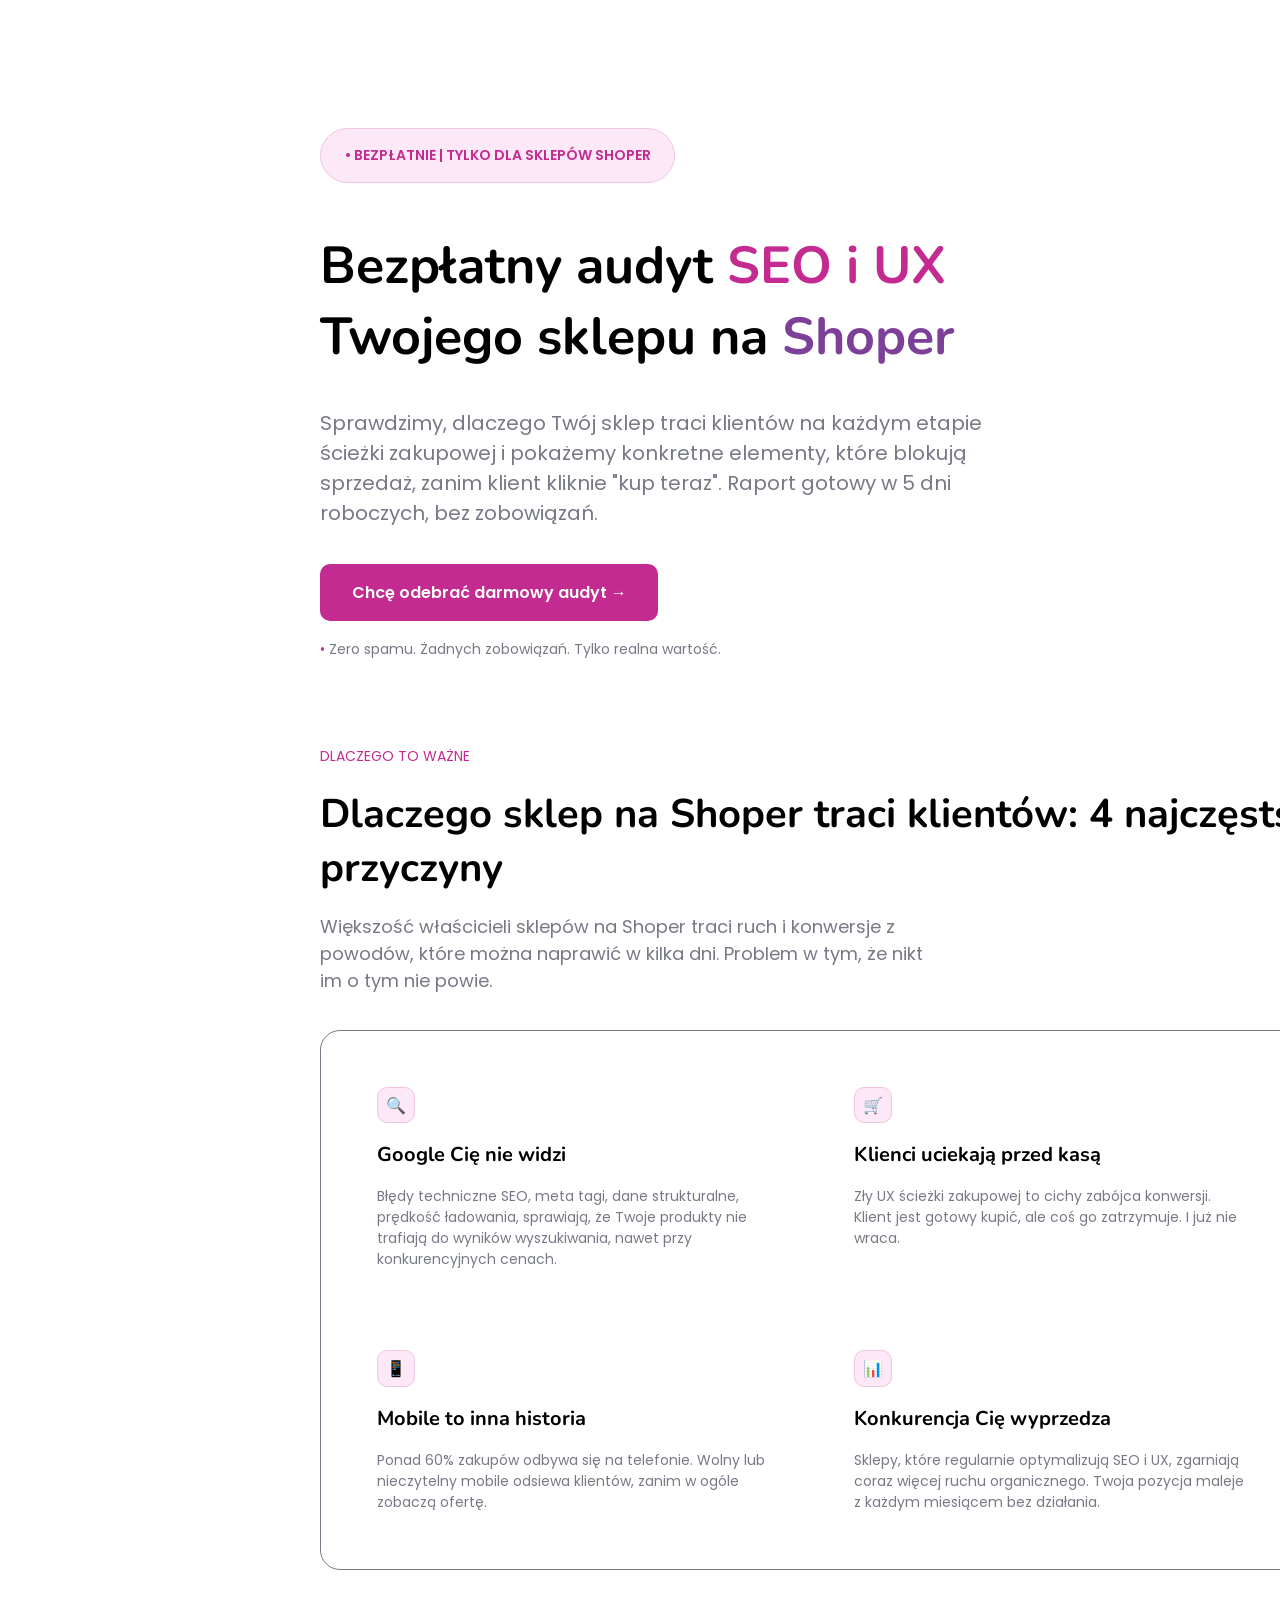
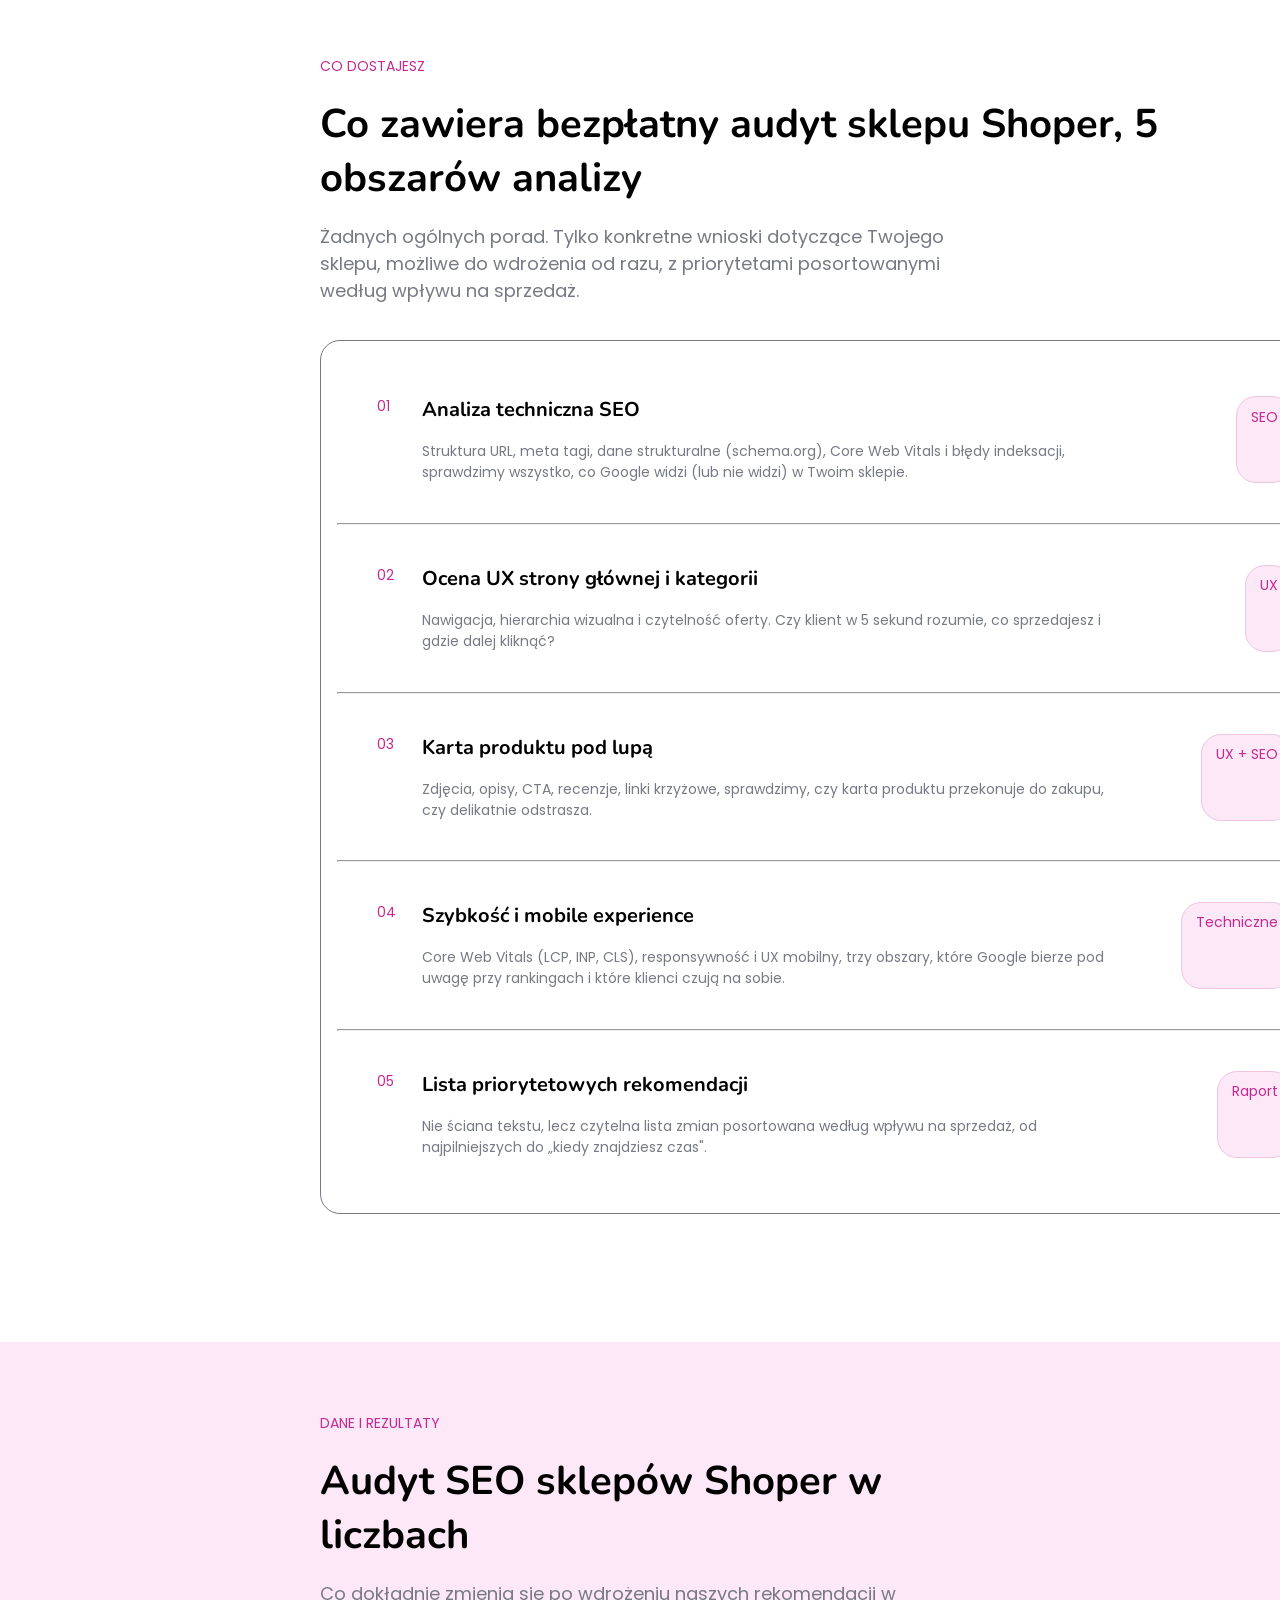
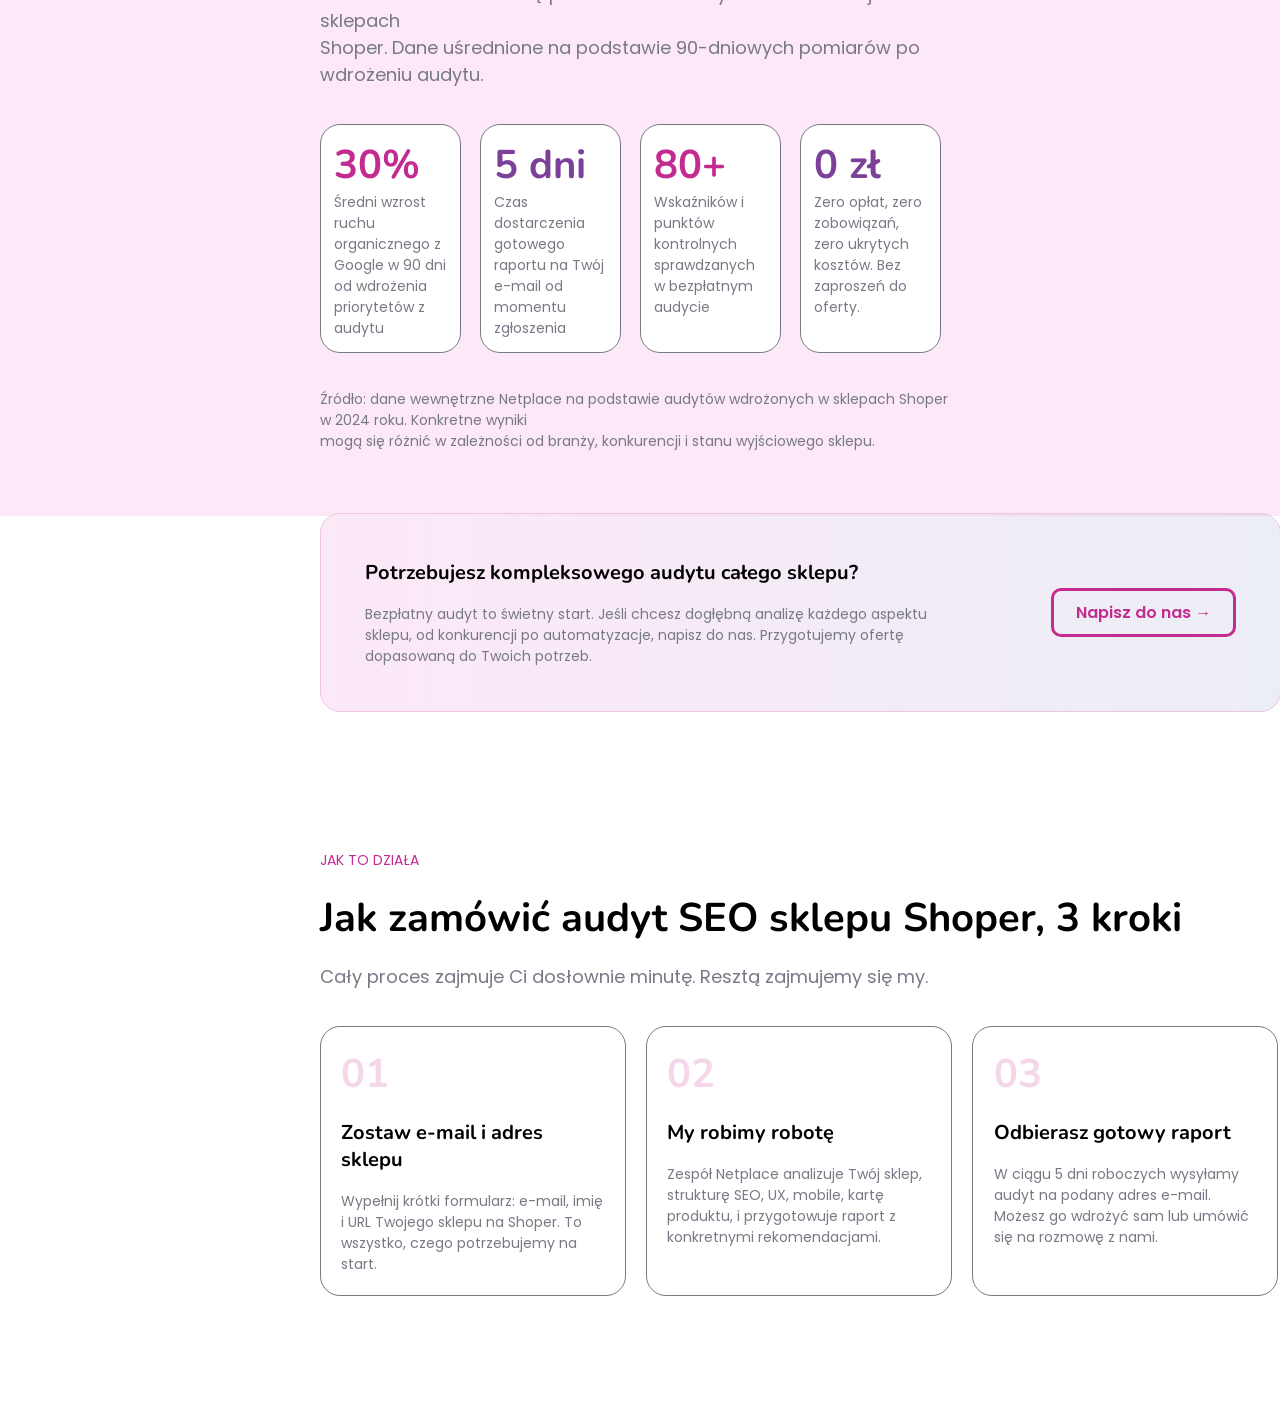
==== commit 61b538a6: "new stuff + minor css fix" ====
--- a/index.html
+++ b/index.html
@@ -317,16 +317,67 @@
         </div>
 
         <div class="howTo">
-            <div class="howToSmall">
-
-            </div>
-
-            <div class="howToSmall">
-
-            </div>
-
-            <div class="howToSmall">
-
+            <p>
+                <span class="smallP">
+                    <span class="pinkish">JAK TO DZIAŁA</span>
+                </span>
+            </p>
+            <br>
+            <h2>Jak zamówić audyt SEO sklepu Shoper, 3 kroki</h2>
+            <br>
+            <p class="smallerText">
+                Cały proces zajmuje Ci dosłownie minutę. Resztą zajmujemy się my.
+            </p>
+            <br><br>
+            <div class="howToFlex">
+                <div class="howToBlock">
+                    <h2>
+                        <span class="smallOpac">
+                            <span class="pinkish">01</span>
+                        </span>
+                    </h2>
+                    <br>
+                    <h3>Zostaw e-mail i adres sklepu</h3>
+                    <br>
+                    <p class="smallerText14">
+                        Wypełnij krótki formularz: e-mail, 
+                        imię i URL Twojego sklepu na Shoper. 
+                        To wszystko, czego potrzebujemy na start.
+                    </p>
+                </div>
+
+                <div class="howToBlock">
+                    <h2>
+                        <span class="smallOpac">
+                            <span class="pinkish">02</span>
+                        </span>
+                    </h2>
+                    <br>
+                    <h3>My robimy robotę</h3>
+                    <br>
+                    <p class="smallerText14">
+                        Zespół Netplace analizuje Twój sklep, 
+                        strukturę SEO, UX, mobile, kartę 
+                        produktu, i przygotowuje raport z konkretnymi rekomendacjami.
+                    </p>
+                </div>
+
+                <div class="howToBlock">
+                    <h2>
+                        <span class="smallOpac">
+                            <span class="pinkish">03</span>
+                        </span>
+                    </h2>
+                    <br>
+                    <h3>Odbierasz gotowy raport</h3>
+                    <br>
+                    <p class="smallerText14">
+                        W ciągu 5 dni roboczych wysyłamy 
+                        audyt na podany adres e-mail. 
+                        Możesz go wdrożyć sam lub umówić 
+                        się na rozmowę z nami.
+                    </p>
+                </div>
             </div>
         </div>
 
--- a/style.css
+++ b/style.css
@@ -4,7 +4,7 @@
     box-sizing: border-box;
 }
 body {
-    max-width: 1920px;
+    max-width: max-content;
     overflow-x: hidden;
 }
 .mainSEO {
@@ -18,6 +18,9 @@
 .first, .important, .audit {
     margin-top: 5%;
     margin-bottom: 5%;
+    max-width: 100%;
+    margin-left: auto;
+    margin-right: auto;
 }
 .contact {
     margin-top: -10%;
@@ -139,38 +142,40 @@
     max-width: fit-content;
 }
 .pinkSEO {
-    margin-top: 5%;
-    padding-top: 5%;
-    padding-bottom: 5%;
+    margin-top: 10%;
     margin-left: auto;
     margin-right: auto;
     padding-left: 25%;
     padding-right: 25%;
-    width: max-content;
-    background-color: #FCE8F6;
-}
-.stats {
-    width: 60%;
+    padding-top: 5%;
+    padding-bottom: 5%;
+    max-width: fit-content;
+    background-color: #FCE8F6;
 }
 .statsFlex {
     display: flex;
     flex-wrap: wrap;
     flex-direction: row;
-    width: 90%
+    margin: auto;
 }
 .statsIn {
     background-color: white;
     border: #777A85 1px solid;
     border-radius: 20px;
     padding: 2%;
-    margin-right: 2%;
-    flex: 0 0 20%;
+    margin-right: 3%;
+    flex: 0 0 22%;
+}
+.contact {
+
+    margin-top: -5%;
+    max-width: fit-content;
 }
 .miniCT {
     border: #efc5e1 1px solid;
     display: flex;
     flex-wrap: wrap;
-    max-width: 70%;
+    max-width: 65%;
     border-radius: 20px;
     padding: 3%;
     background-image: linear-gradient(to right, #FCE8F6 , rgba(65, 86, 167, 0.1));
@@ -191,6 +196,23 @@
     flex: 0 0 70%;
     max-width: fit-content;
 }
-
-
-
+.howTo {
+    max-width: 60%;
+    margin-bottom: 5%;
+}
+.howToFlex {
+    max-width: 65%;
+    display: flex;
+    flex-wrap: wrap;
+}
+.howToBlock {
+    border: #777A85 1px solid;
+    border-radius: 20px;
+    padding: 2%;
+    flex: 0 0 30%;
+    margin-right: 2%;
+    max-width: fit-content;
+}
+.smallOpac {
+    opacity: 18%;
+}
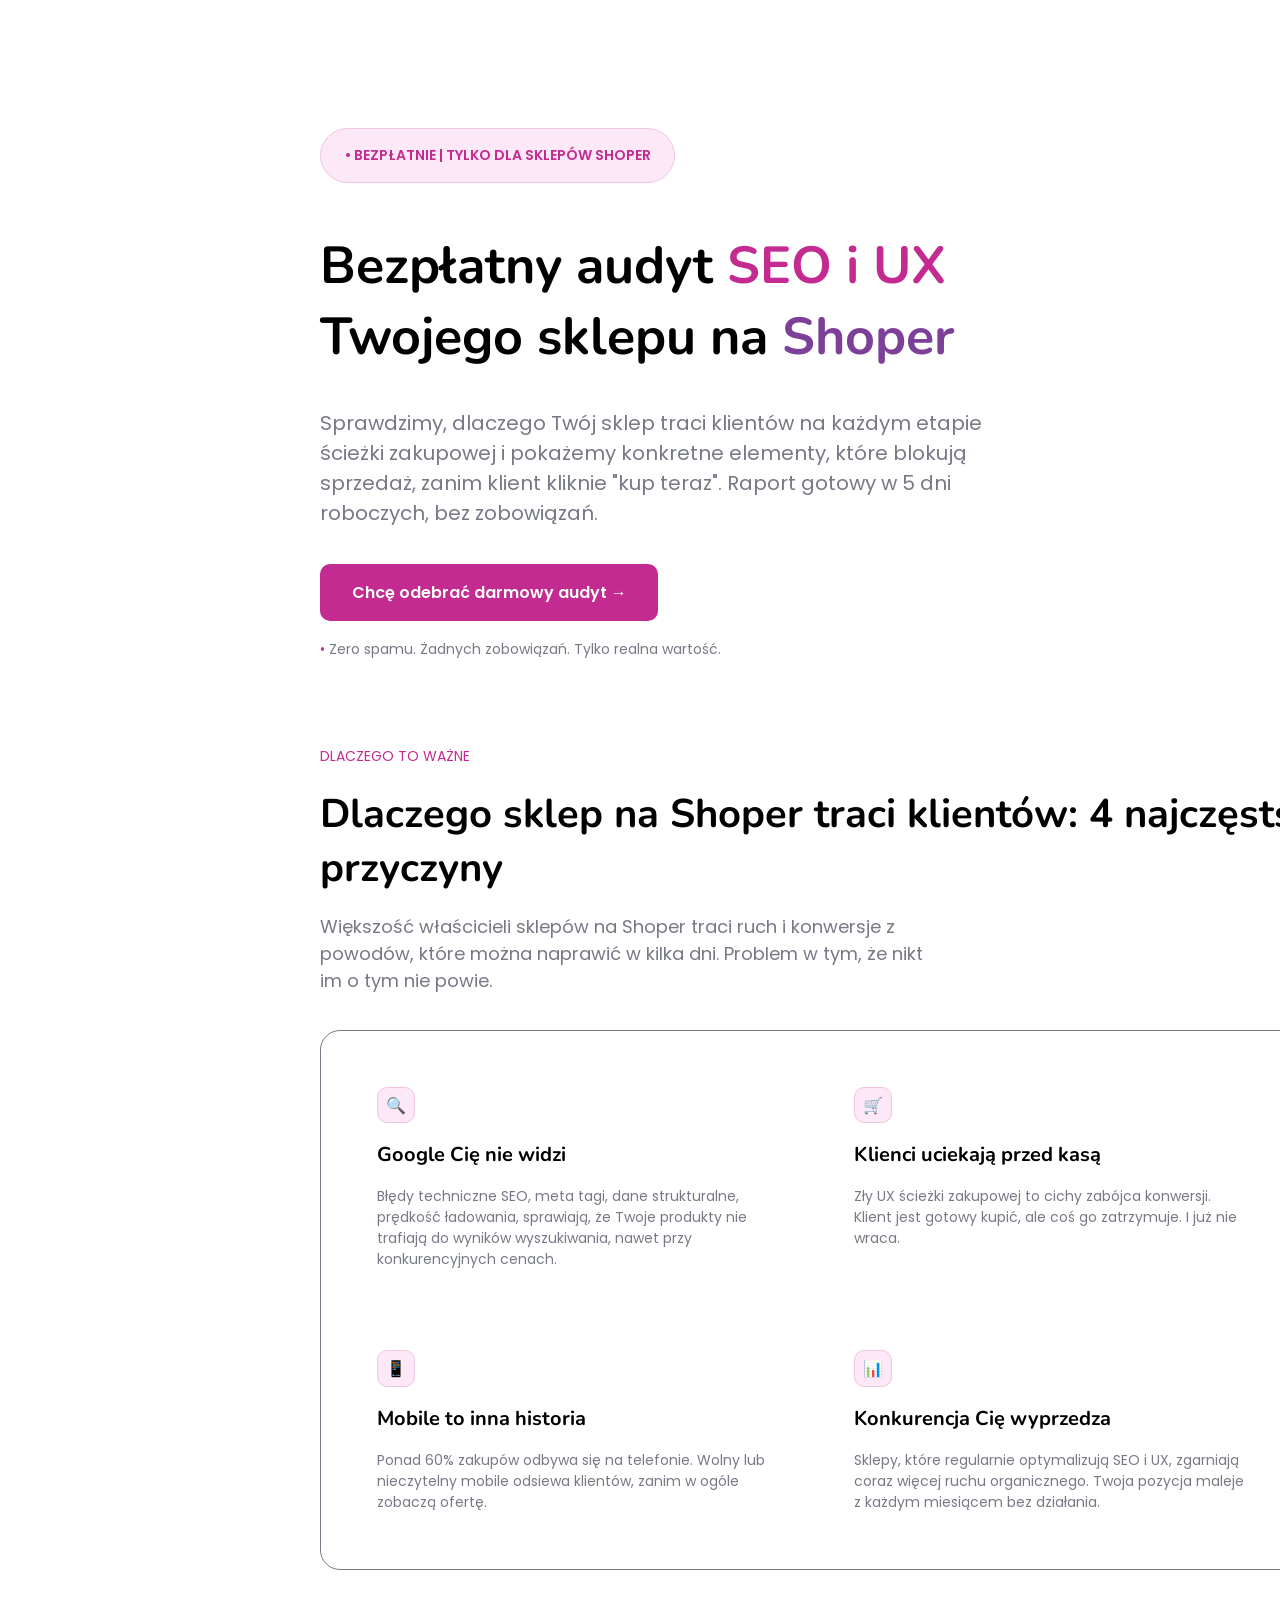
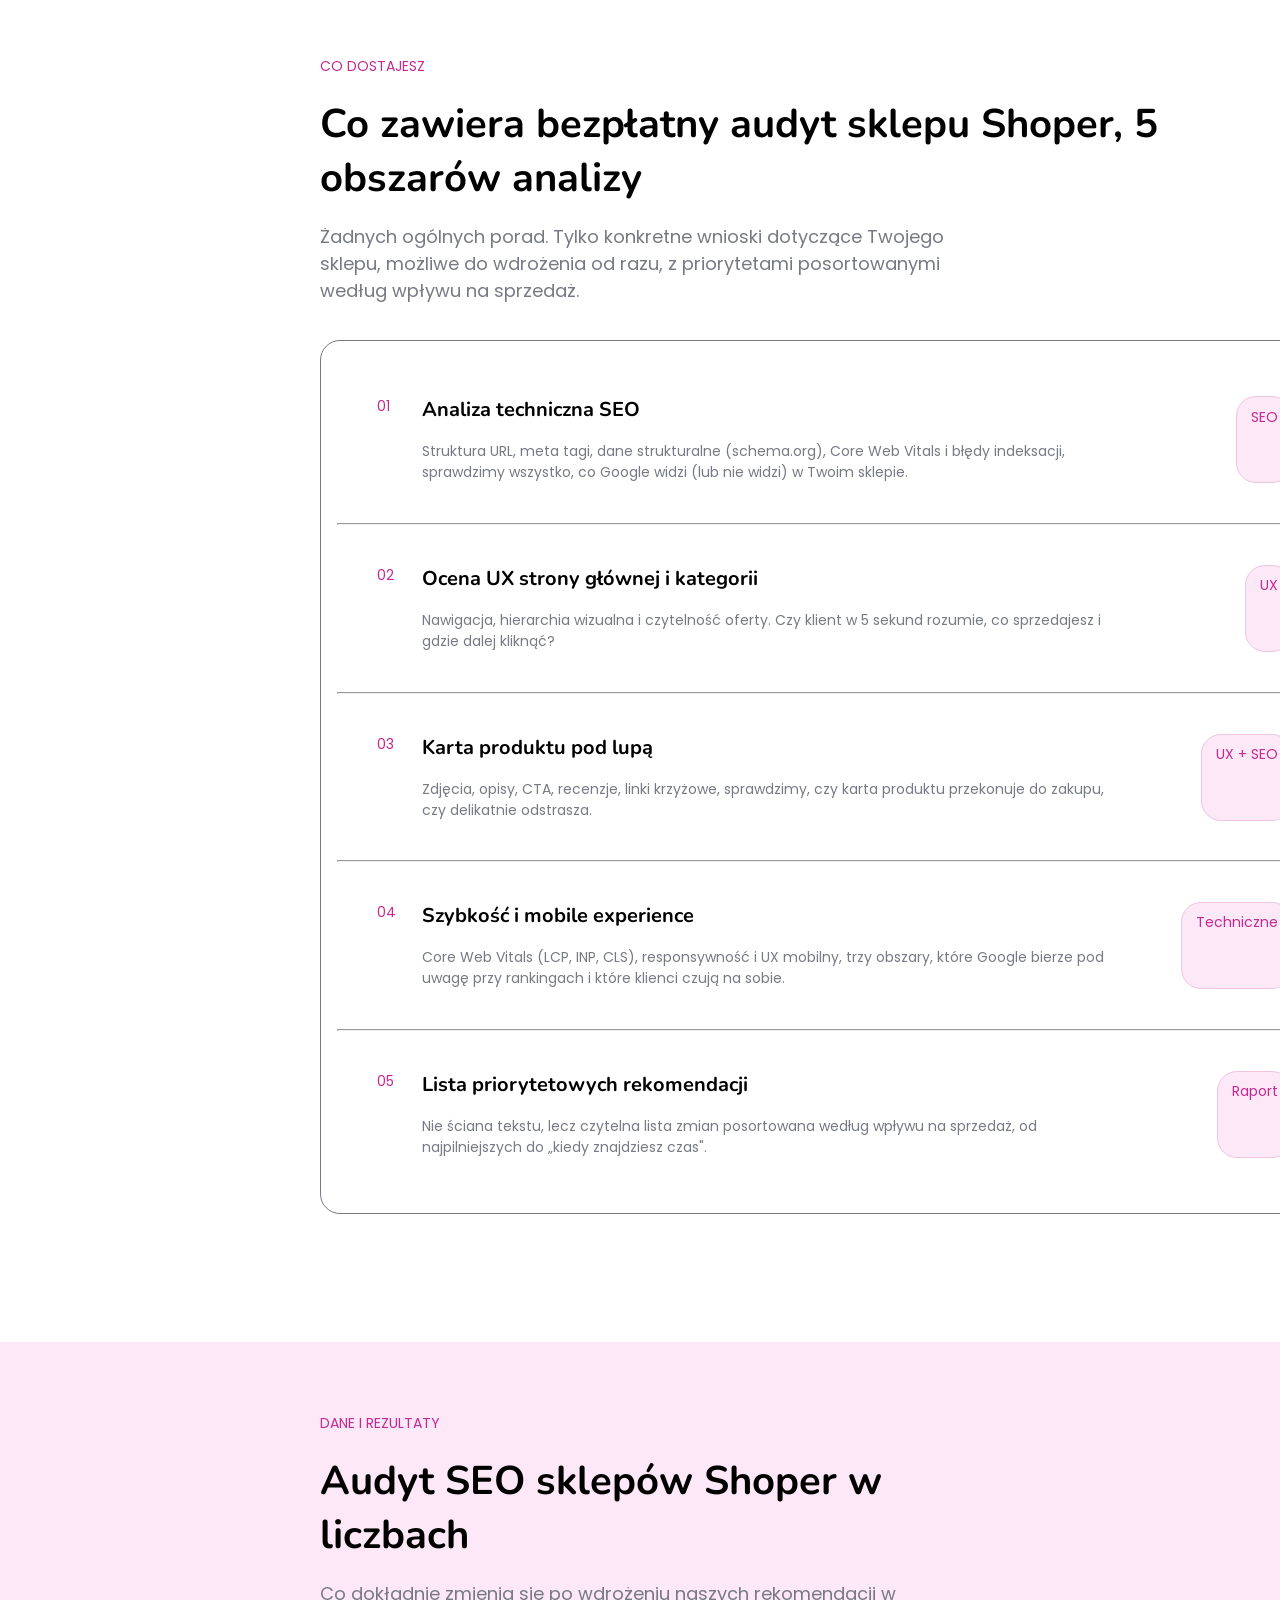
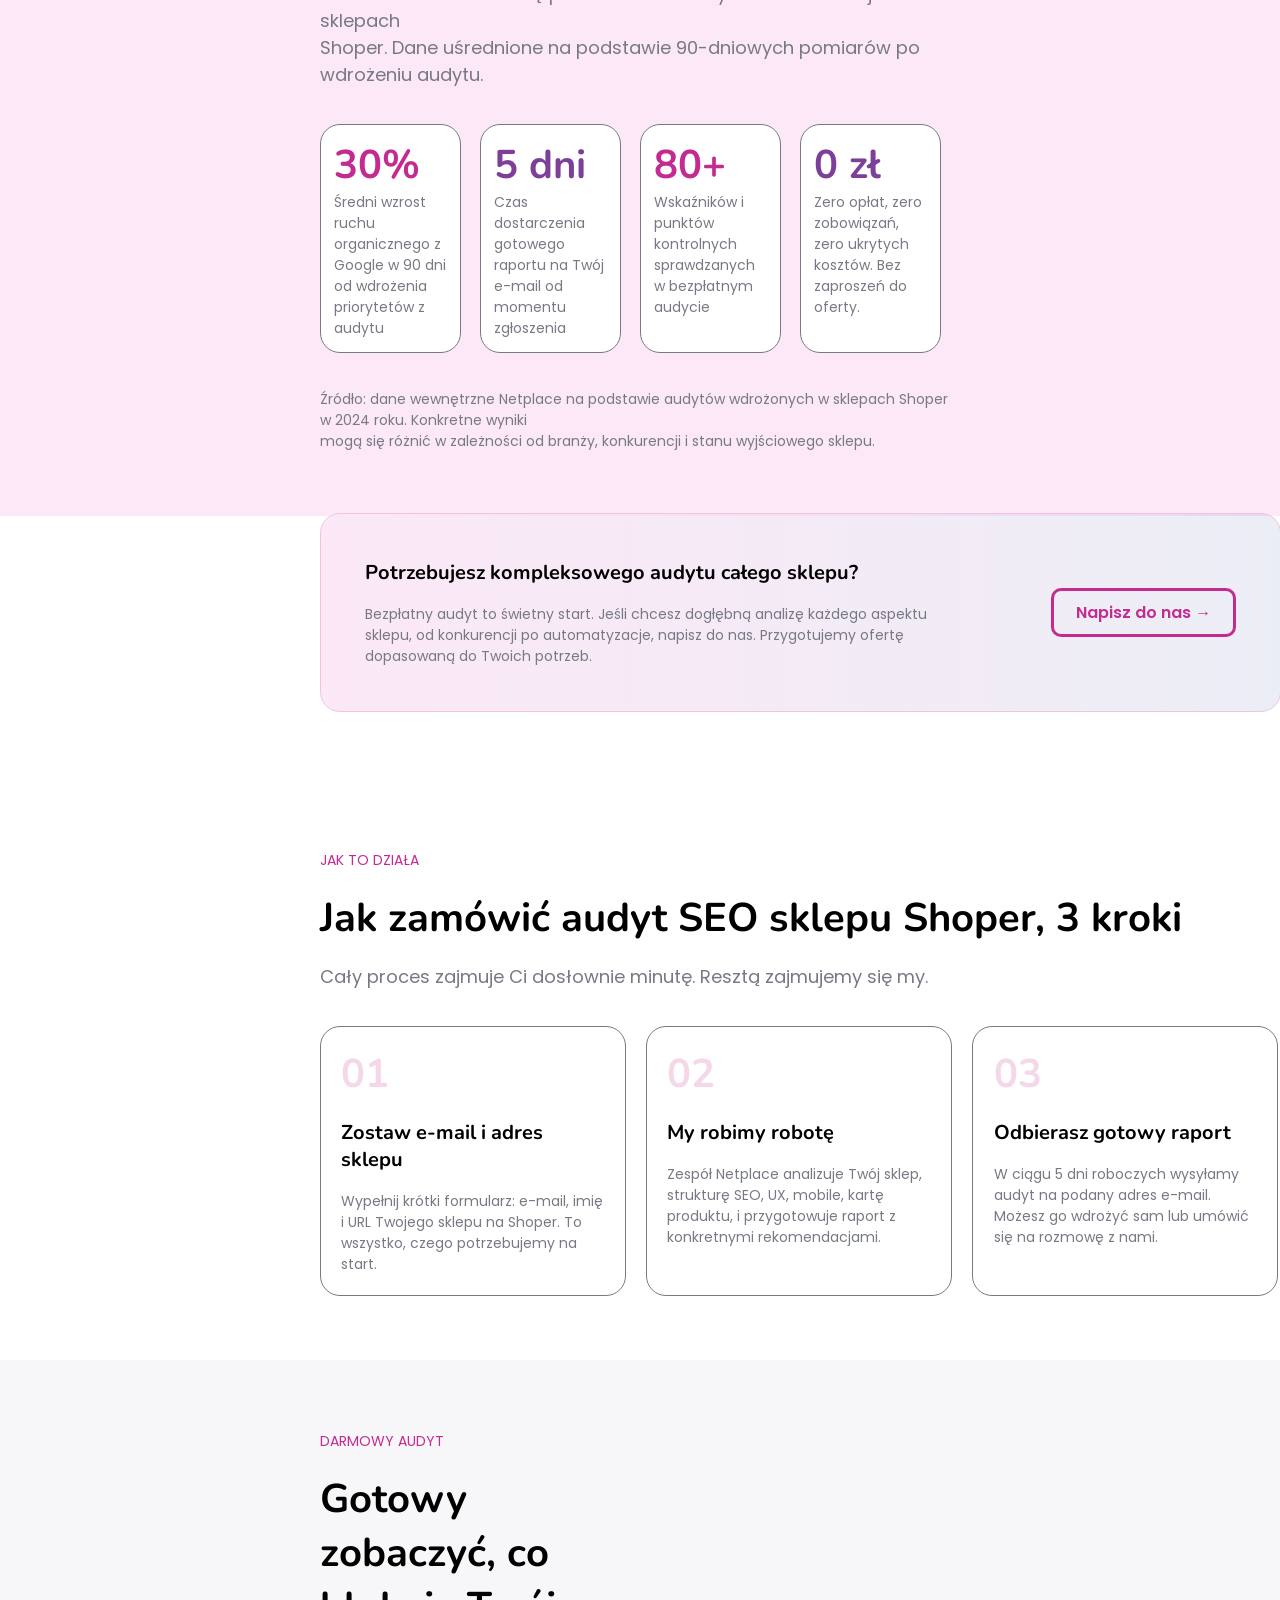
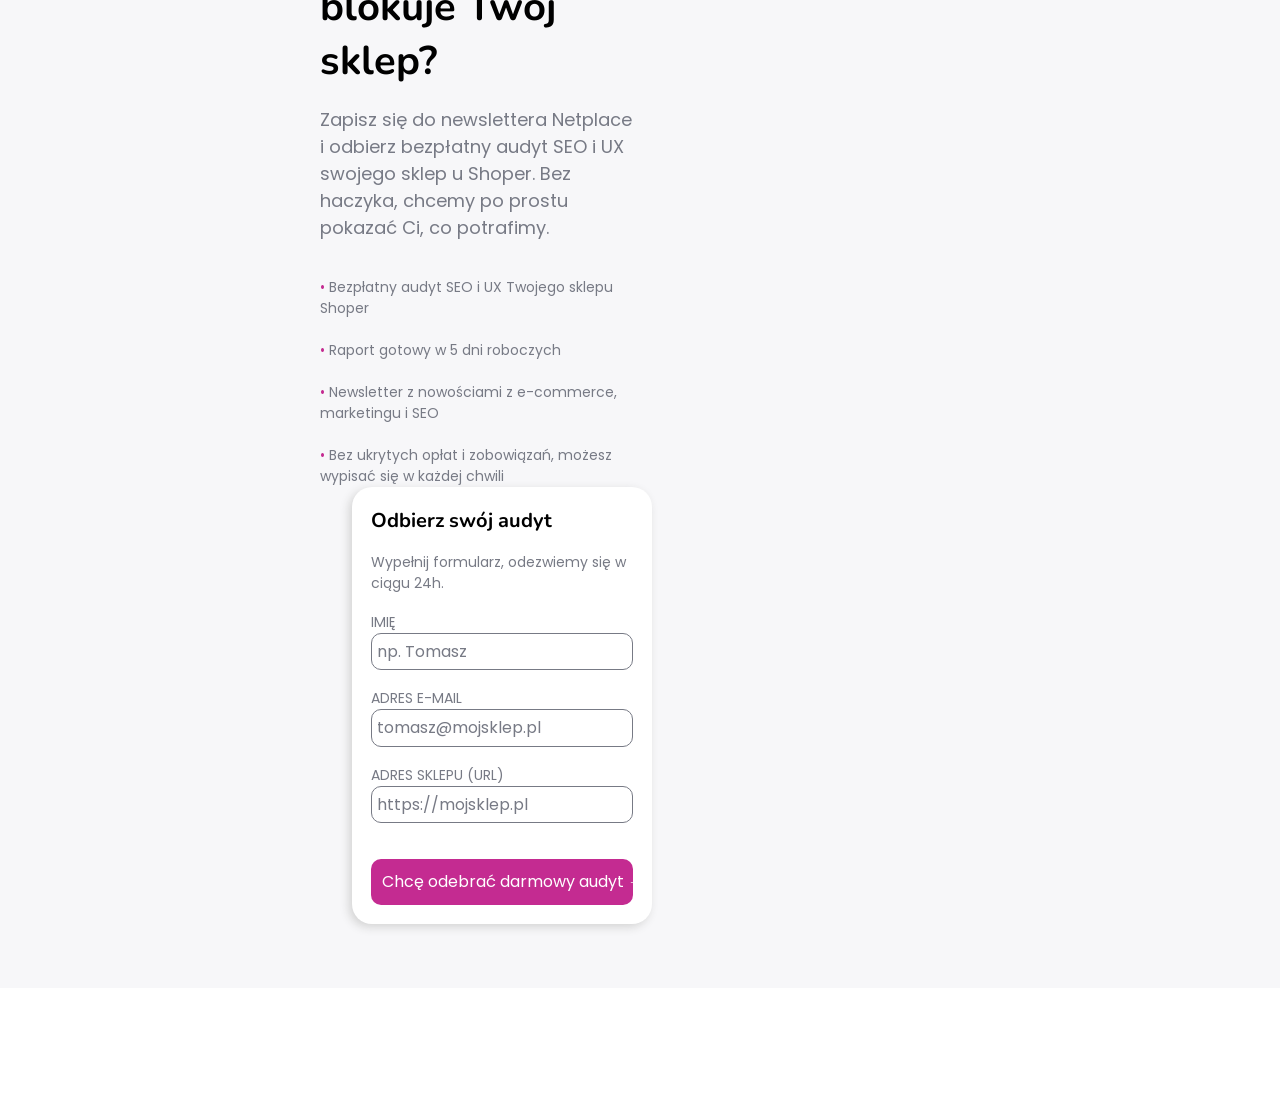
==== commit 039aaa7b: "form done" ====
--- a/index.html
+++ b/index.html
@@ -380,17 +380,64 @@
                 </div>
             </div>
         </div>
+    </div>
+    <div class="greySEO">
 
         <div class="auditGet">
             <div class="auditGDesc">
-
+                <p>
+                <span class="smallP">
+                    <span class="pinkish">DARMOWY AUDYT</span>
+                </span>
+                </p>
+                <br>
+                <h2>Gotowy zobaczyć, co blokuje Twój sklep?</h2>
+                <br>
+                <p class="smallerText">
+                    Zapisz się do newslettera Netplace i odbierz bezpłatny 
+                    audyt SEO i UX swojego sklep u Shoper. Bez haczyka, 
+                    chcemy po prostu pokazać Ci, co potrafimy.
+                </p>
+                <br><br>
+                <p class="smallerText14">
+                    <span class="pinkish">&bull;</span> Bezpłatny audyt SEO i UX Twojego sklepu Shoper
+                    <br><br>
+                    <span class="pinkish">&bull;</span> Raport gotowy w 5 dni roboczych
+                    <br><br>
+                    <span class="pinkish">&bull;</span> Newsletter z nowościami z e-commerce, marketingu i SEO
+                    <br><br>
+                    <span class="pinkish">&bull;</span> Bez ukrytych opłat i zobowiązań, możesz wypisać się w każdej chwili
+                </p>
             </div>
 
             <div class="auditGForm">
-
-            </div>
-        </div>
-
+                <form action="">
+                    <h3>Odbierz swój audyt</h3>
+                    <br>
+                    <p class="smallerText14">Wypełnij formularz, odezwiemy się w ciągu 24h.</p>
+                    <br>
+                    <label for="imie">
+                        <p class="smallerText14">IMIĘ</p>
+                    </label>
+                    <input type="text" name="imie" value="np. Tomasz">
+                    <br><br>
+                    <label for="mail">
+                        <p class="smallerText14">ADRES E-MAIL</p>
+                    </label>
+                    <input type="email" name="mail" value="tomasz@mojsklep.pl">
+                    <br><br>
+                    <label for="url">
+                        <p class="smallerText14">ADRES SKLEPU (URL)</p>
+                    </label>
+                    <input type="url" name="url" value="https://mojsklep.pl">
+                    <br><br><br>
+                    <input type="submit" class="buttonThing" value="Chcę odebrać darmowy audyt &#x2192;">
+                </form>
+            </div>
+        </div>
+
+    </div>
+    <div class="mainSEO">
         <div class="about">
             <div class="aboutSmall">
 
--- a/style.css
+++ b/style.css
@@ -167,7 +167,6 @@
     flex: 0 0 22%;
 }
 .contact {
-
     margin-top: -5%;
     max-width: fit-content;
 }
@@ -198,7 +197,6 @@
 }
 .howTo {
     max-width: 60%;
-    margin-bottom: 5%;
 }
 .howToFlex {
     max-width: 65%;
@@ -215,4 +213,45 @@
 }
 .smallOpac {
     opacity: 18%;
+}
+.greySEO {
+    margin-top: 5%;
+    margin-left: auto;
+    margin-right: auto;
+    padding-left: 25%;
+    padding-right: 25%;
+    padding-top: 5%;
+    padding-bottom: 5%;
+    max-width: fit-content;
+    background-color: #F7F7F9;
+}
+.auditGet {
+    display: flex;
+    flex-wrap: wrap;
+}
+.auditGDesc {
+    flex: 0 0 50%;
+}
+.auditGForm {
+    background-color: white;
+    border-radius: 20px;
+    padding: 3%;
+    flex: 0 0 45%;
+    margin-left: 5%;
+    box-shadow: -3px 3px 10px lightgrey;
+}
+input {
+    border: #777A85 1px solid;
+    border-radius: 10px;
+    font-family: 'Poppins';
+    font-size: 16px;
+    color: #777A85;
+    padding: 2%;
+    width: 100%;
+}
+input[type='submit'] {
+    padding: 4%;
+    width: 100%;
+    border: none;
+    font-size: 16px;
 }
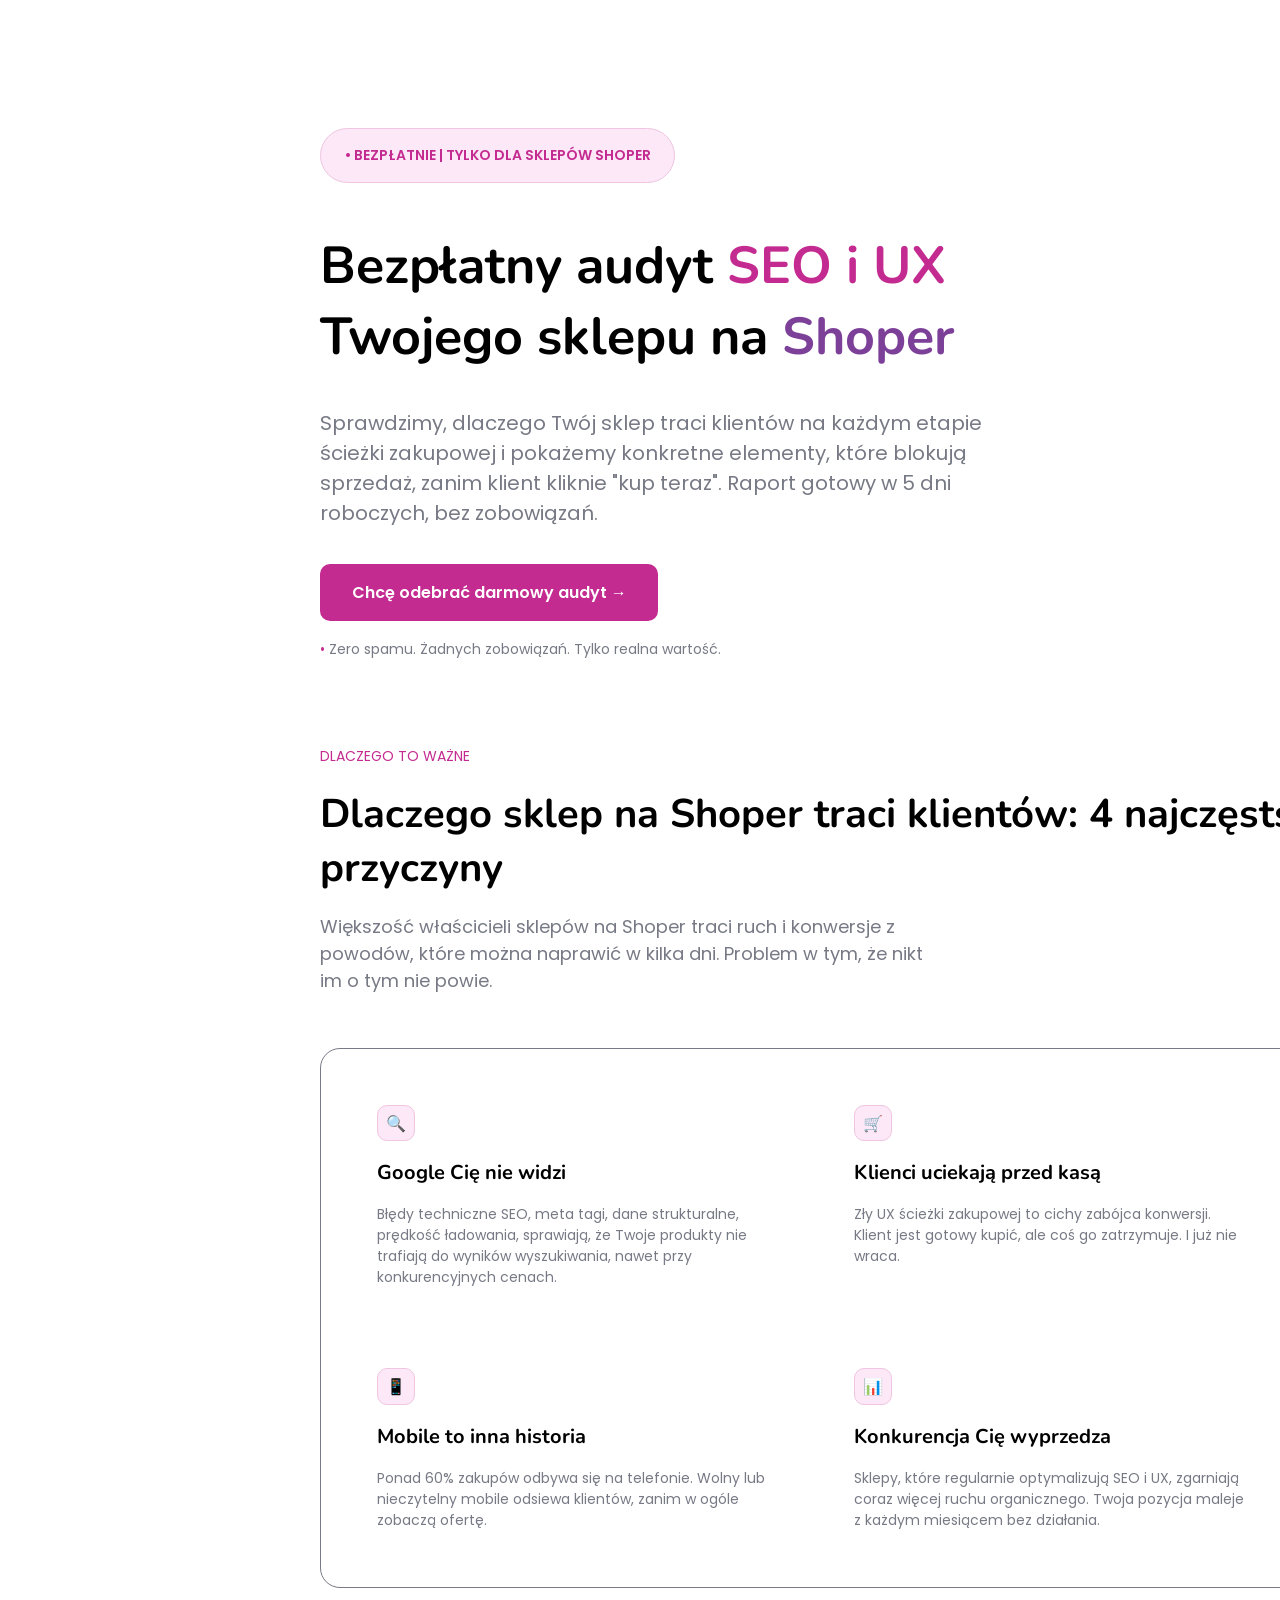
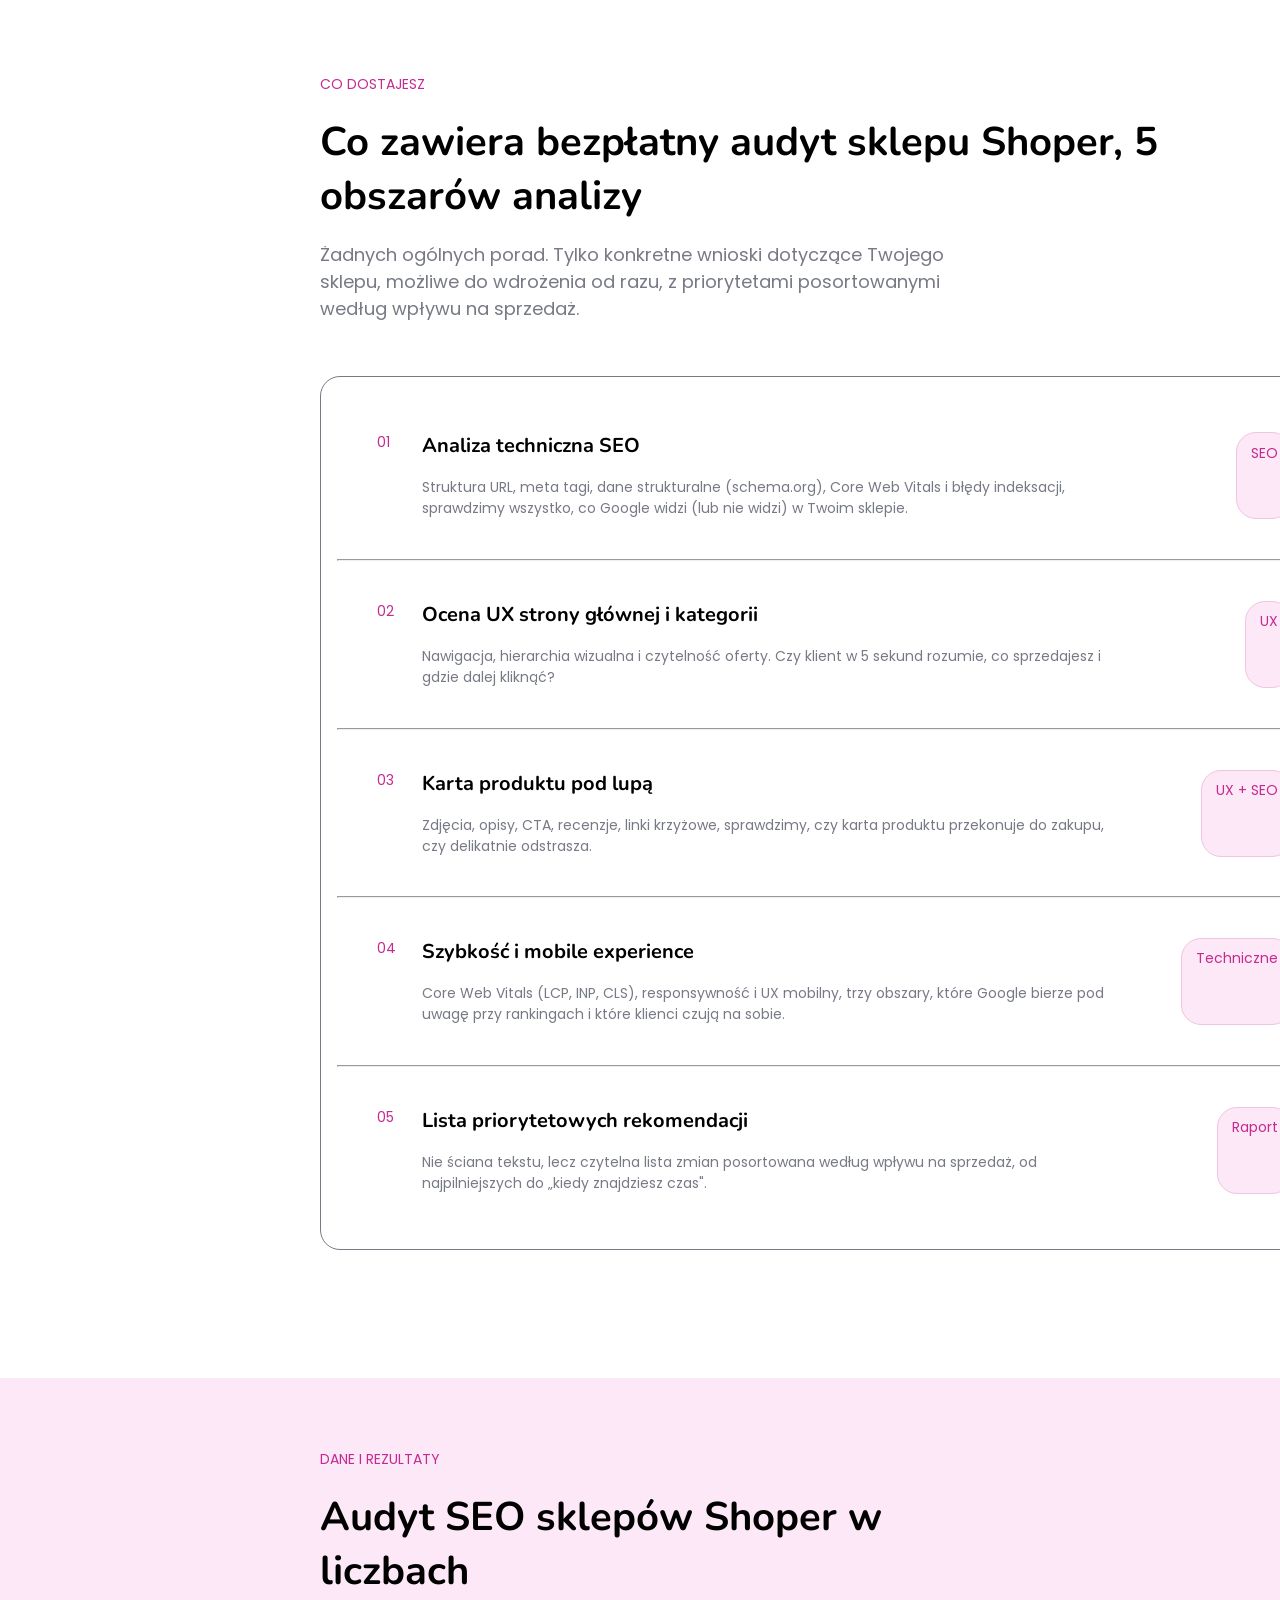
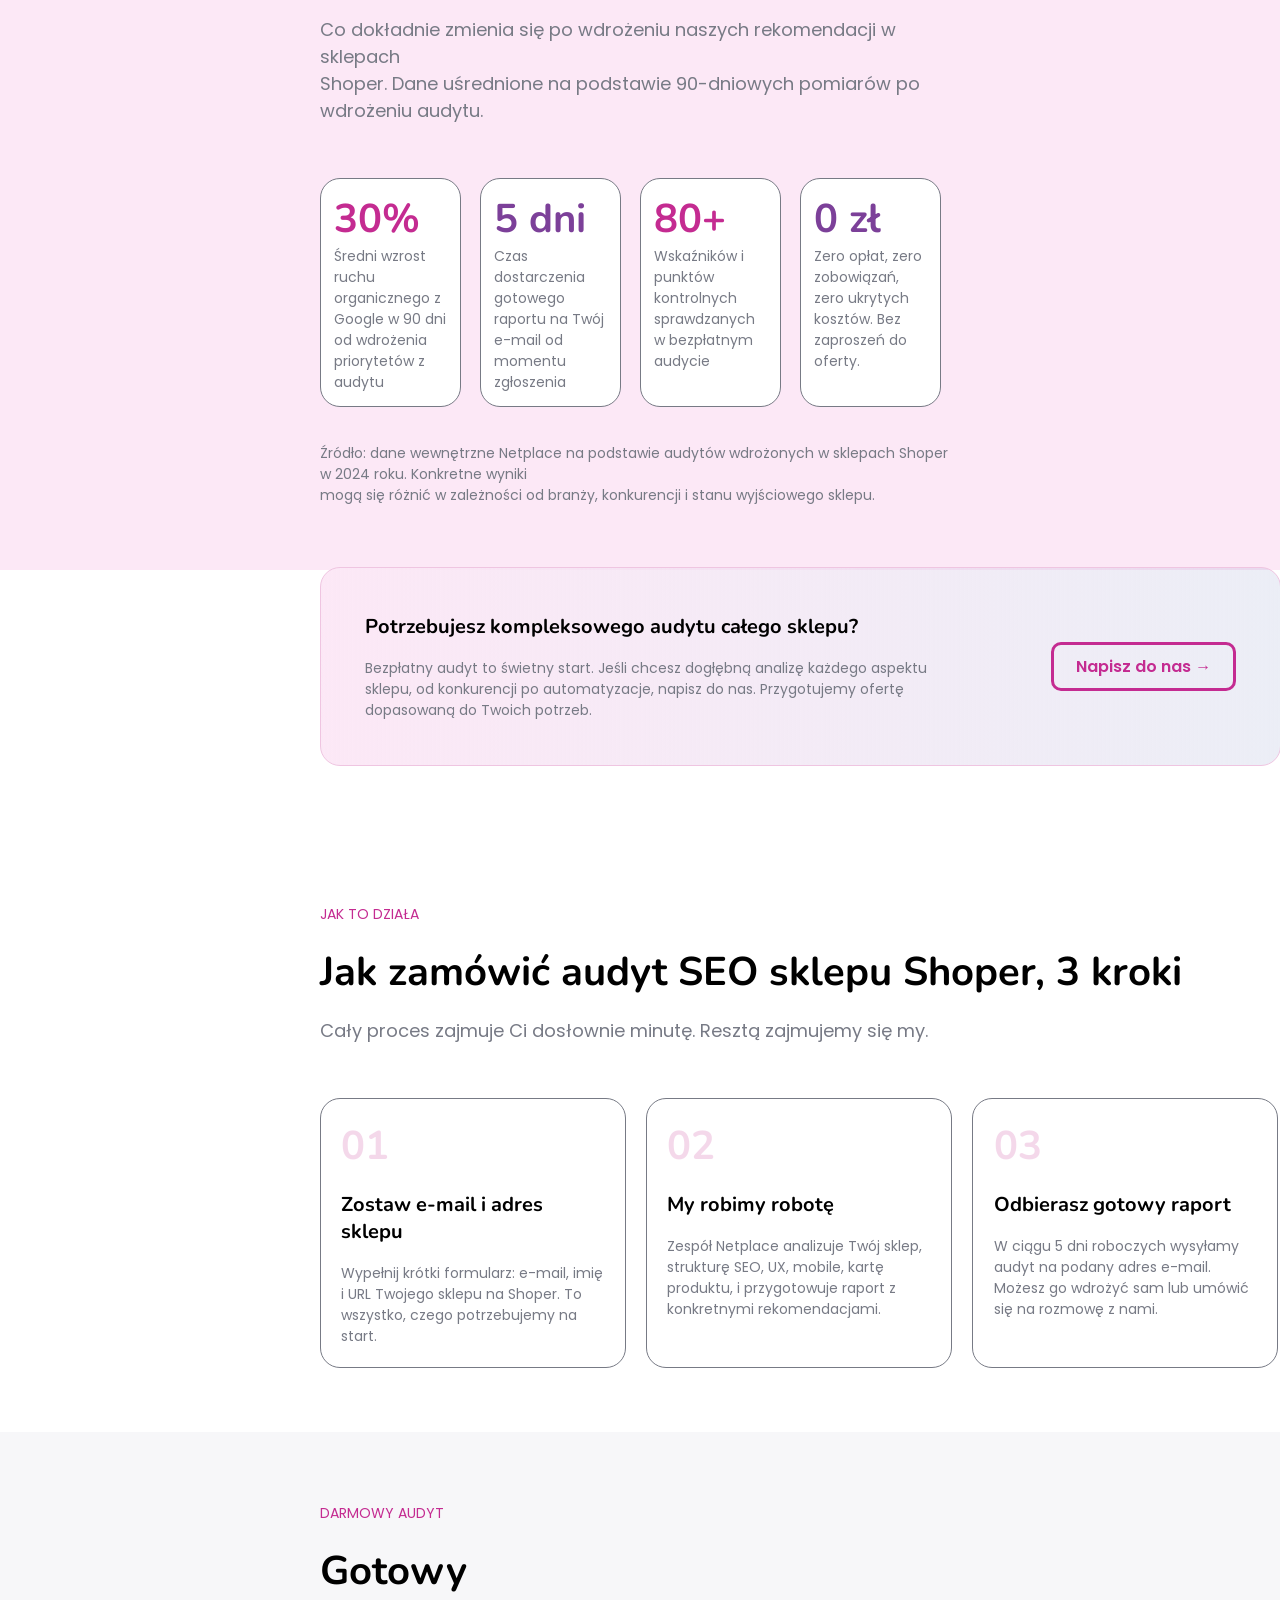
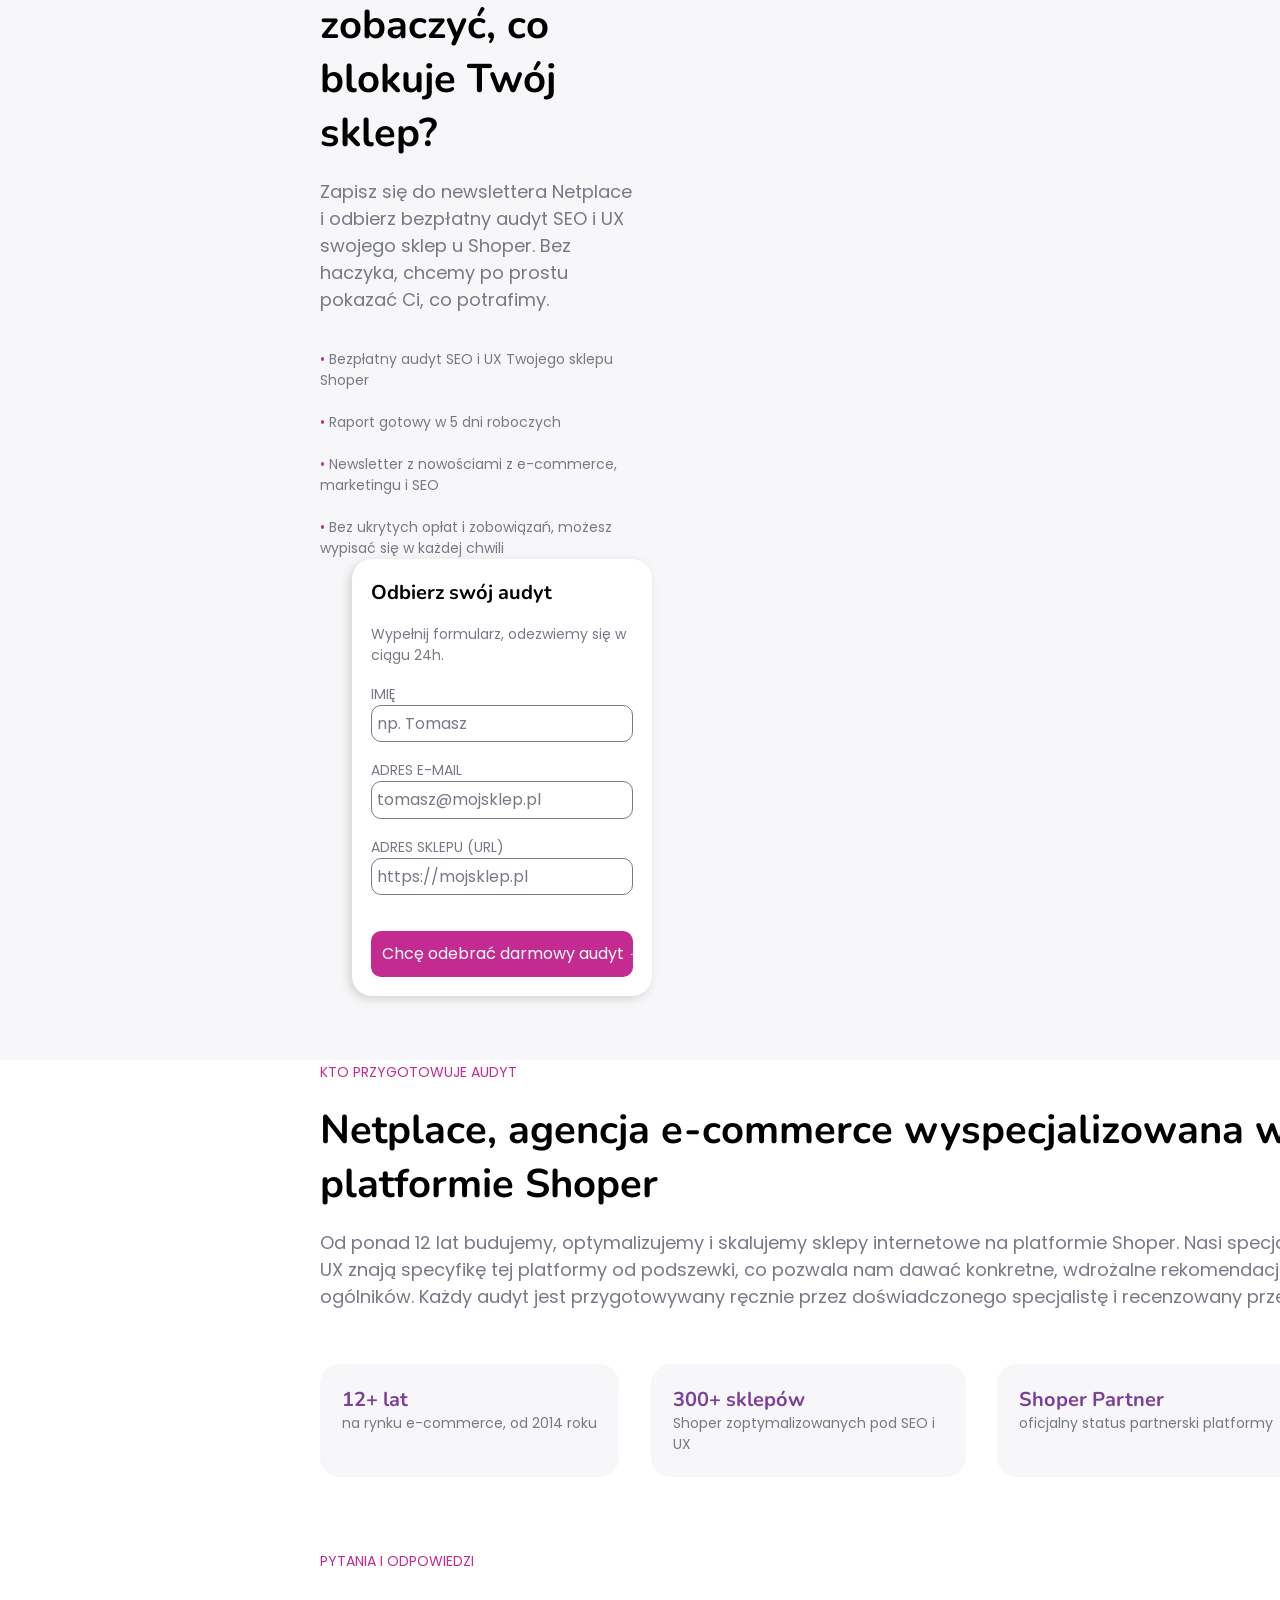
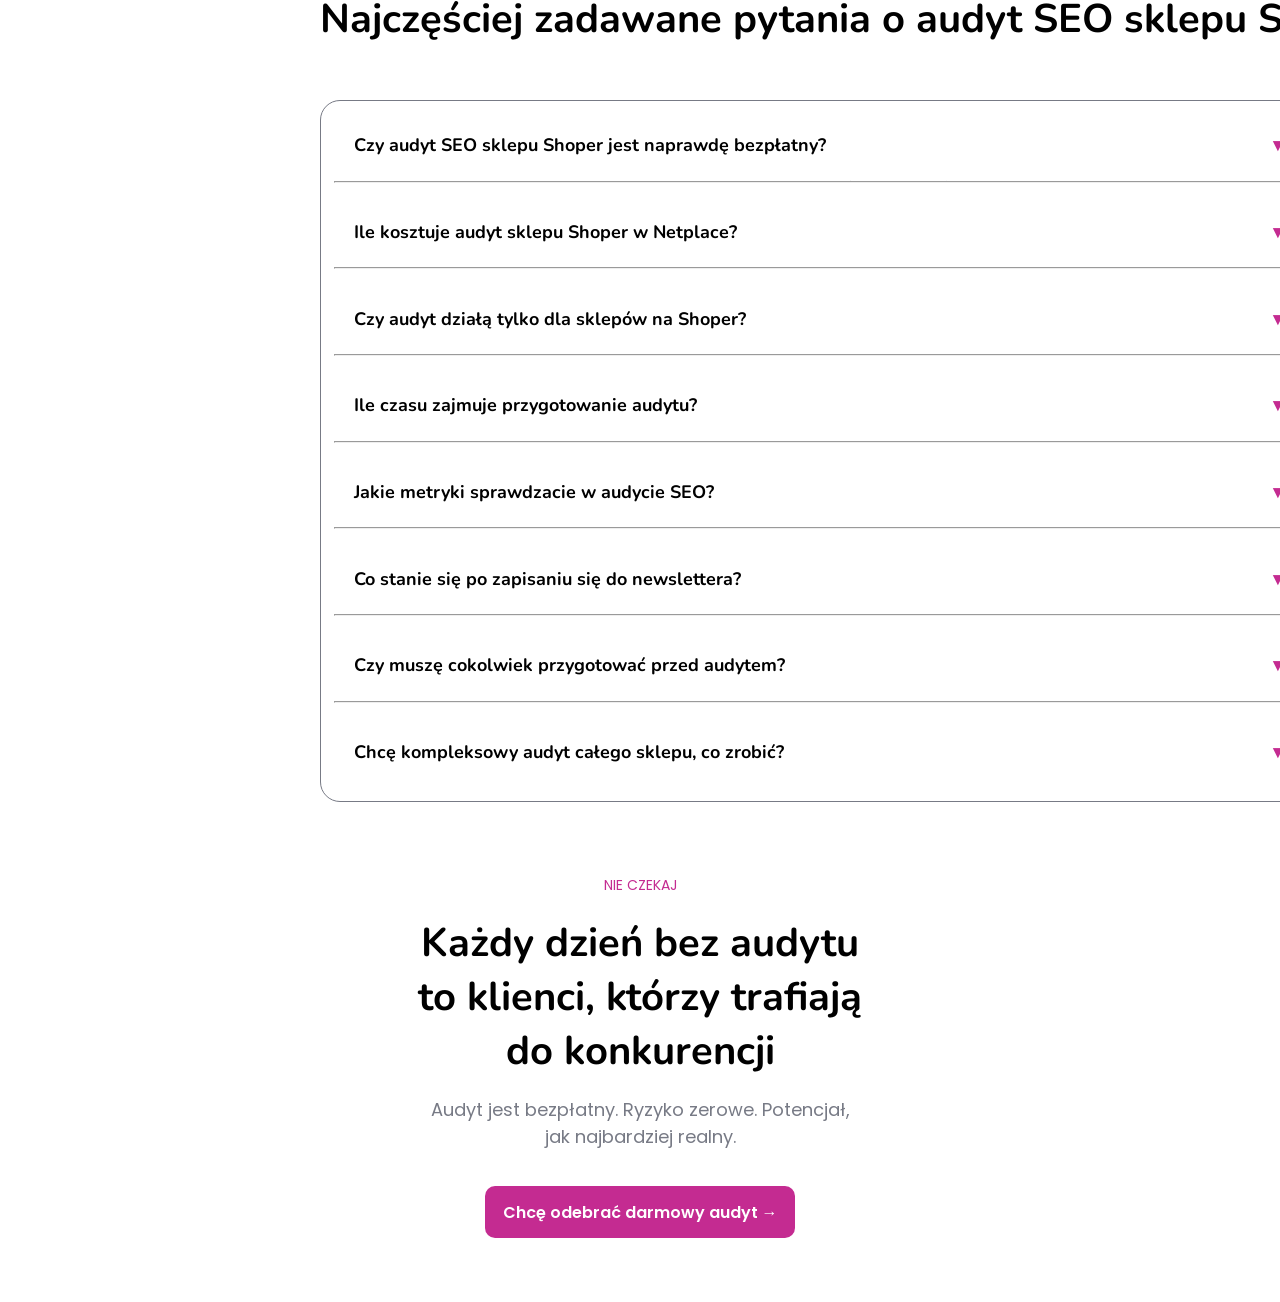
==== commit f8536154: "SEO webpage finished" ====
--- a/index.html
+++ b/index.html
@@ -48,7 +48,7 @@
                 <br>powodów, które można naprawić w kilka dni. Problem w tym, że nikt 
                 <br>im o tym nie powie.
             </p>
-            <br><br>
+            <br><br><br>
             <div class="impDesc">
 
                 <div class="descBlock">
@@ -125,7 +125,7 @@
                 <br>sklepu, możliwe do wdrożenia od razu, z priorytetami posortowanymi
                 <br> według wpływu na sprzedaż.
             </p>
-            <br><br>
+            <br><br><br>
             <div class="auditDesc">
                 <div class="aDescBlock">
                     <div class="floatyNum">
@@ -239,7 +239,7 @@
                 <br>Shoper. Dane uśrednione na podstawie 90-dniowych pomiarów po 
                 <br>wdrożeniu audytu.
             </p>
-            <br><br>
+            <br><br><br>
             <div class="statsFlex">
                 <div class="statsIn">
                     <h2>
@@ -328,7 +328,7 @@
             <p class="smallerText">
                 Cały proces zajmuje Ci dosłownie minutę. Resztą zajmujemy się my.
             </p>
-            <br><br>
+            <br><br><br>
             <div class="howToFlex">
                 <div class="howToBlock">
                     <h2>
@@ -386,9 +386,9 @@
         <div class="auditGet">
             <div class="auditGDesc">
                 <p>
-                <span class="smallP">
-                    <span class="pinkish">DARMOWY AUDYT</span>
-                </span>
+                    <span class="smallP">
+                        <span class="pinkish">DARMOWY AUDYT</span>
+                    </span>
                 </p>
                 <br>
                 <h2>Gotowy zobaczyć, co blokuje Twój sklep?</h2>
@@ -439,29 +439,170 @@
     </div>
     <div class="mainSEO">
         <div class="about">
-            <div class="aboutSmall">
-
-            </div>
-
-            <div class="aboutSmall">
-
-            </div>
-
-            <div class="aboutSmall">
-
+            <p>
+                <span class="smallP">
+                    <span class="pinkish">KTO PRZYGOTOWUJE AUDYT</span>
+                </span>
+            </p>
+            <br>
+            <h2>
+                Netplace, agencja e-commerce wyspecjalizowana w 
+                <br>platformie Shoper
+            </h2>
+            <br>
+            <p class="smallerText">
+                Od ponad 12 lat budujemy, optymalizujemy i skalujemy sklepy internetowe na platformie Shoper. Nasi specjaliści SEO i 
+                <br>UX znają specyfikę tej platformy od podszewki, co pozwala nam dawać konkretne, wdrożalne rekomendacje zamiast 
+                <br>ogólników. Każdy audyt jest przygotowywany ręcznie przez doświadczonego specjalistę i recenzowany przez seniora.
+            </p>
+            <br><br><br>
+            <div class="aboutFlex">
+                <div class="aboutSmall">
+                    <h3>
+                        <span class="purplish">12+ lat</span>
+                    </h3>
+                    <p class="smallerText14">
+                        na rynku e-commerce, od 2014 roku
+                    </p>
+                </div>
+
+                <div class="aboutSmall">
+                    <h3>
+                        <span class="purplish">300+ sklepów</span>
+                    </h3>
+                    <p class="smallerText14">
+                        Shoper zoptymalizowanych pod SEO i UX
+                    </p>
+                </div>
+
+                <div class="aboutSmall">
+                    <h3>
+                        <span class="purplish">Shoper Partner</span>
+                    </h3>
+                    <p class="smallerText14">
+                        oficjalny status partnerski platformy
+                    </p>
+                </div>
             </div>
         </div>
 
         <div class="faq">
+            <p>
+                <span class="smallP">
+                    <span class="pinkish">PYTANIA I ODPOWIEDZI</span>
+                </span>
+            </p>
+            <br>
+            <h2>
+                Najczęściej zadawane pytania o audyt SEO sklepu Shoper
+            </h2>
+            <br><br><br>
             <div class="faqList">
-
+                <button class="accordion">
+                    Czy audyt SEO sklepu Shoper jest naprawdę bezpłatny?
+                </button>
+                <div class="panel">
+                    <p class="smallerText14">
+                        Tak, całkowicie. Nie ma haczyka ani ukrytych opłat. Audyt to nasz sposób, by pokazać Ci, co potrafimy. Mamy nadzieję, że 
+                        zdecydujesz się na dłuższą współpracę, ale niczego nie wymagamy.
+                    </p>
+                </div>
+                <hr>
+                <br>
+                <button class="accordion">
+                    Ile kosztuje audyt sklepu Shoper w Netplace?
+                </button>
+                <div class="panel">
+                    <p class="smallerText14">
+                        odpowiedz
+                    </p>
+                </div>
+                <hr>
+                <br>
+                <button class="accordion">
+                    Czy audyt działą tylko dla sklepów na Shoper?
+                </button>
+                <div class="panel">
+                    <p class="smallerText14">
+                        odpowiedz
+                    </p>
+                </div>
+                <hr>
+                <br>
+                <button class="accordion">
+                    Ile czasu zajmuje przygotowanie audytu?
+                </button>
+                <div class="panel">
+                    <p class="smallerText14">
+                        odpowiedz
+                    </p>
+                </div>
+                <hr>
+                <br>
+                <button class="accordion">
+                    Jakie metryki sprawdzacie w audycie SEO?
+                </button>
+                <div class="panel">
+                    <p class="smallerText14">
+                        odpowiedz
+                    </p>
+                </div>
+                <hr>
+                <br>
+                <button class="accordion">
+                    Co stanie się po zapisaniu się do newslettera?
+                </button>
+                <div class="panel">
+                    <p class="smallerText14">
+                        odpowiedz
+                    </p>
+                </div>
+                <hr>
+                <br>
+                <button class="accordion">
+                    Czy muszę cokolwiek przygotować przed audytem?
+                </button>
+                <div class="panel">
+                    <p class="smallerText14">
+                        odpowiedz
+                    </p>
+                </div>
+                <hr>
+                <br>
+                <button class="accordion">
+                    Chcę kompleksowy audyt całego sklepu, co zrobić?
+                </button>
+                <div class="panel">
+                    <p class="smallerText14">
+                        odpowiedz
+                    </p>
+                </div>
+                <script src="accordion.js"></script>
             </div>
         </div>
     </div>
 
-    <div class="footRedir">
-
-    </div>
+    <footer class="footRedir">
+        <p>
+            <span class="smallP">
+                <span class="pinkish">NIE CZEKAJ</span>
+            </span>
+        </p>
+        <br>
+        <h2>
+            Każdy dzień bez audytu to klienci, którzy 
+            trafiają do konkurencji
+        </h2>
+        <br>
+        <p class="smallerText">
+            Audyt jest bezpłatny. Ryzyko zerowe. Potencjał, 
+            <br>jak najbardziej realny.
+        </p>
+        <br><br>
+        <div class="buttonThingFoot">
+            <a href="audyt.html">Chcę odebrać darmowy audyt &#x2192;</a>
+        </div>
+    </footer>
     </main>
 </body>
 </html>
--- a/style.css
+++ b/style.css
@@ -99,7 +99,7 @@
     width: max-content;
     padding: 1% 2%;
 }
-.impDesc, .auditDesc {
+.impDesc, .auditDesc, .faqList {
     border: #777A85 1px solid;
     border-radius: 20px;
     padding: 1%;
@@ -254,4 +254,90 @@
     width: 100%;
     border: none;
     font-size: 16px;
-}+}
+.about {
+    margin-top: -10%;
+    max-width: fit-content;
+    margin-bottom: 5%;
+}
+.aboutFlex {
+    display: flex;
+    flex-wrap: wrap;
+}
+.aboutSmall {
+    border: #F7F7F9 1px solid;
+    border-radius: 20px;
+    background-color: #F7F7F9;    
+    padding: 2%;
+    flex: 0 0 30%;
+    margin-right: 3%;
+    max-width: fit-content;
+}
+.faq {
+    margin-top: 5%;
+    margin-bottom: 5%;
+}
+.faqList {
+    flex-direction: column;
+    max-width: 75%;
+}
+.accordion {
+  background-color: #fff;
+  font-family: 'Nunito';
+  font-size: 18px;
+  font-weight: bold;
+  color: black;
+  cursor: pointer;
+  padding: 2%;
+  width: 100%;
+  text-align: left;
+  border: none;
+  outline: none;
+  transition: 0.4s;
+}
+.accordion:after {
+  content: '▾';
+  color: #C42B91;
+  float: right;
+  margin-left: 5px;
+}
+.active:after {
+  content: '▴';
+  color: #C42B91;
+  float: right;
+  margin-left: 5px;
+}
+.panel {
+  padding-top: 0;
+  padding-bottom: 4px;
+  padding-left: 2%;
+  padding-right: 2%;
+  background-color: white;
+  max-height: 0;
+  overflow: hidden;
+  transition: max-height 0.2s ease-out;
+}
+.footRedir {
+    margin-top: 5%;
+    margin-left: auto;
+    margin-right: auto;
+    padding-left: 25%;
+    padding-right: 25%;
+    width: 85%;
+    text-align: center;
+    margin-bottom: 5%;
+}
+.buttonThingFoot {
+    color: white;
+    background-color: #c42b91;
+    border-radius: 10px;
+    width: max-content;
+    padding: 3% 4%; 
+    margin: auto;
+}
+.buttonThing:hover, .buttonThingFoot:hover {
+    background-color: #A82479;
+}
+.btnThingOutline:hover {
+    background-color: #FCE8F6;
+}
